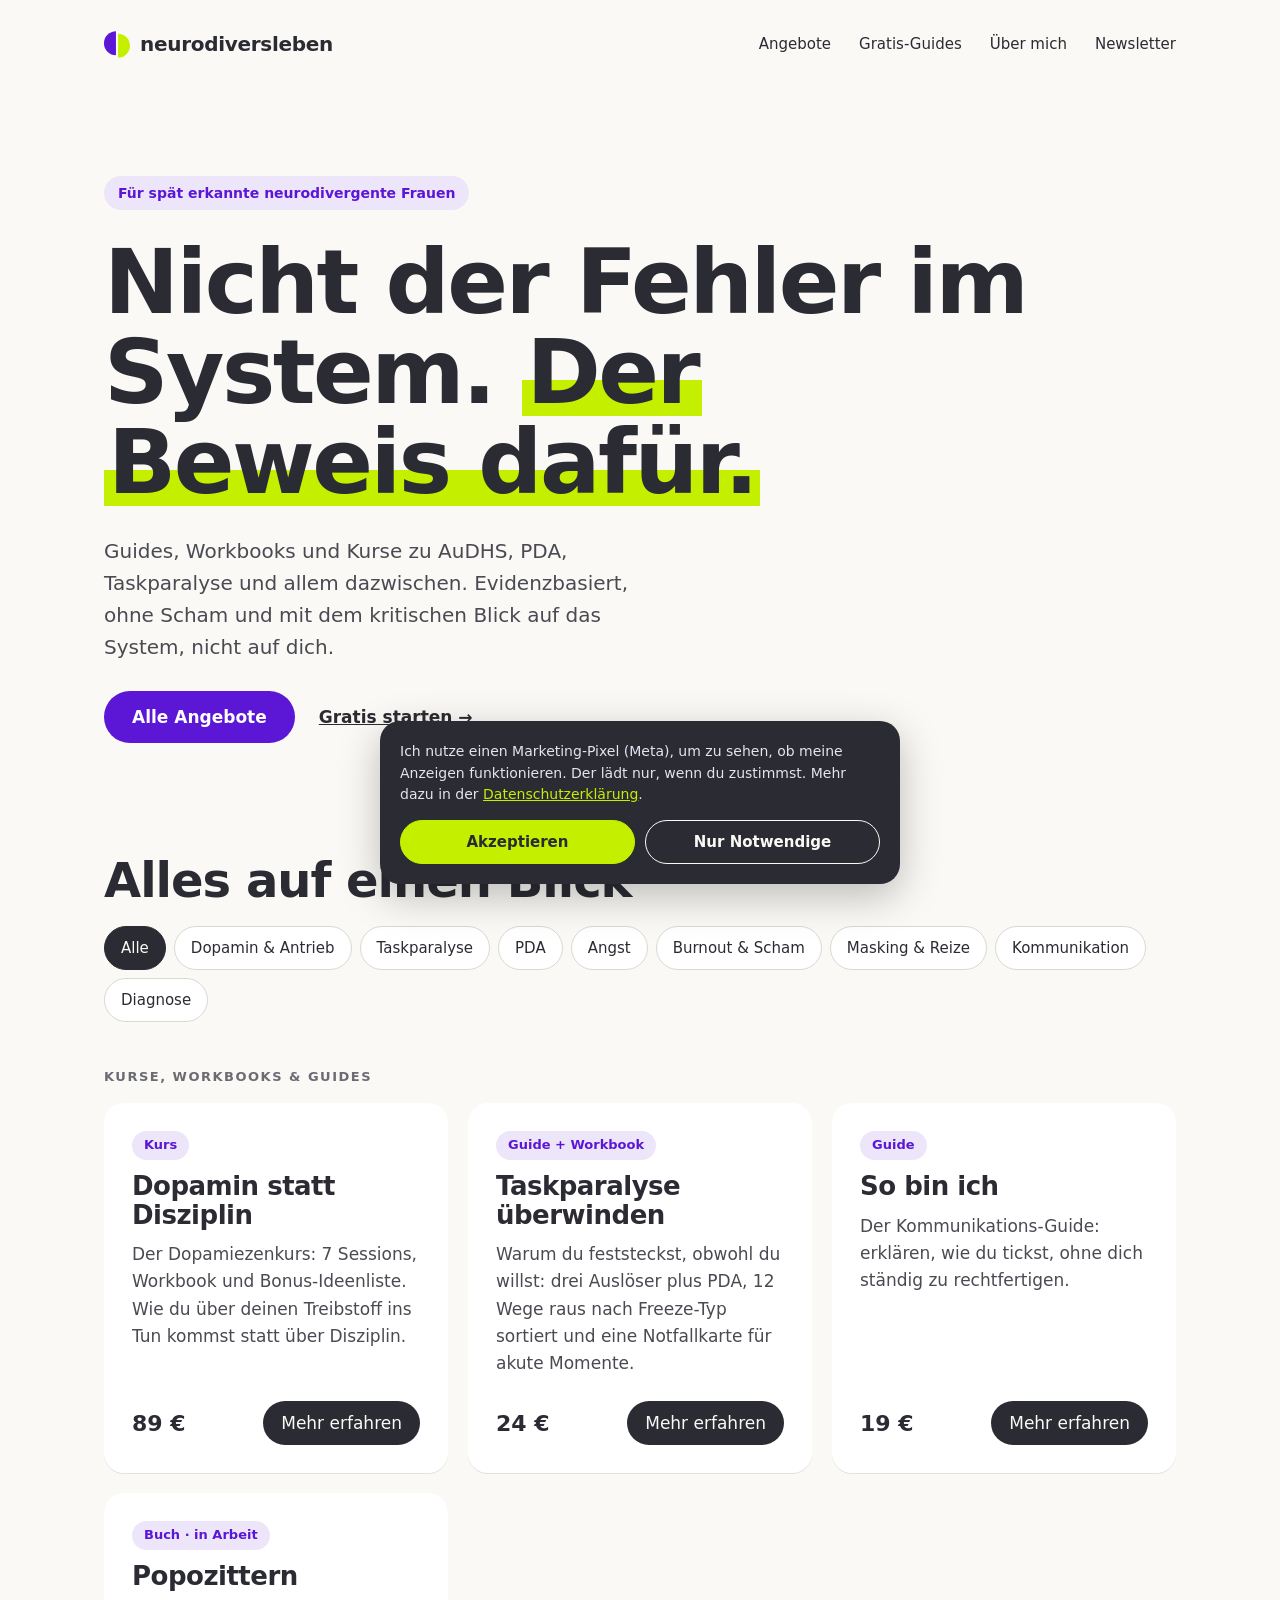
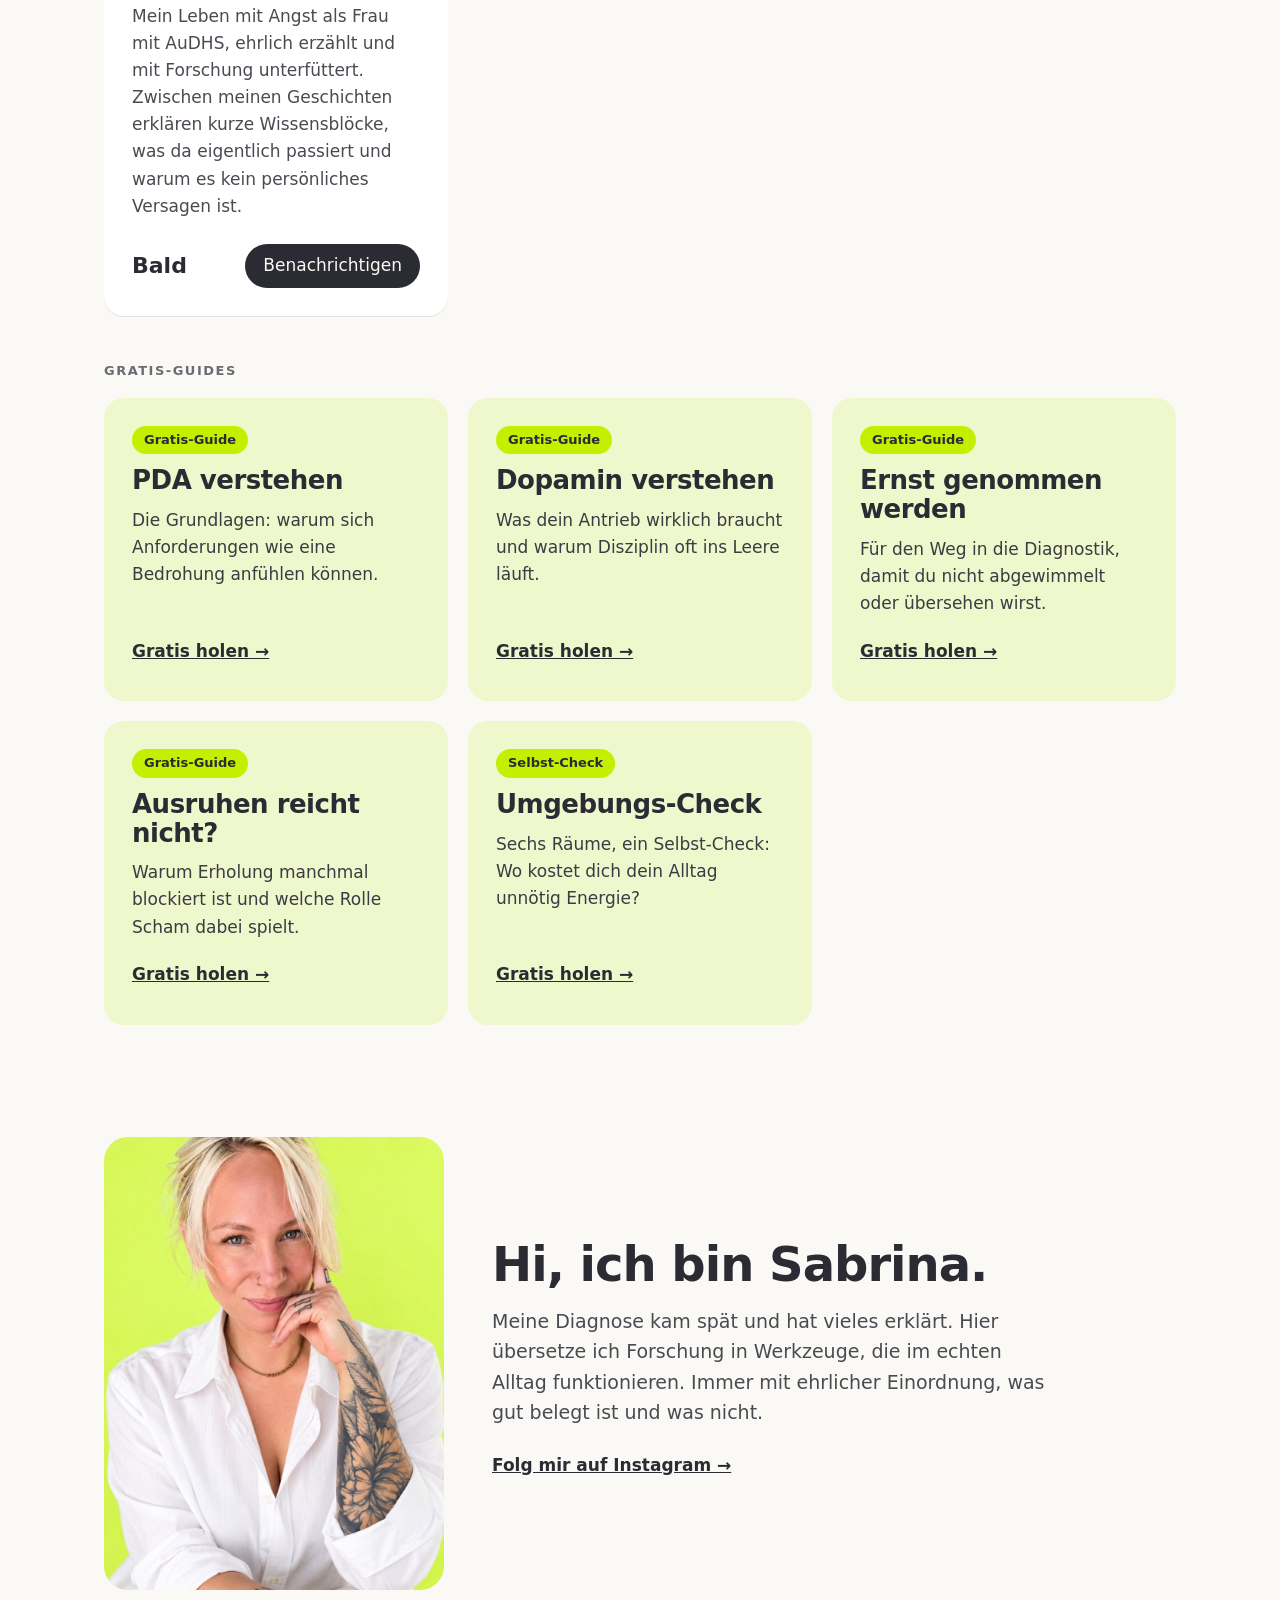
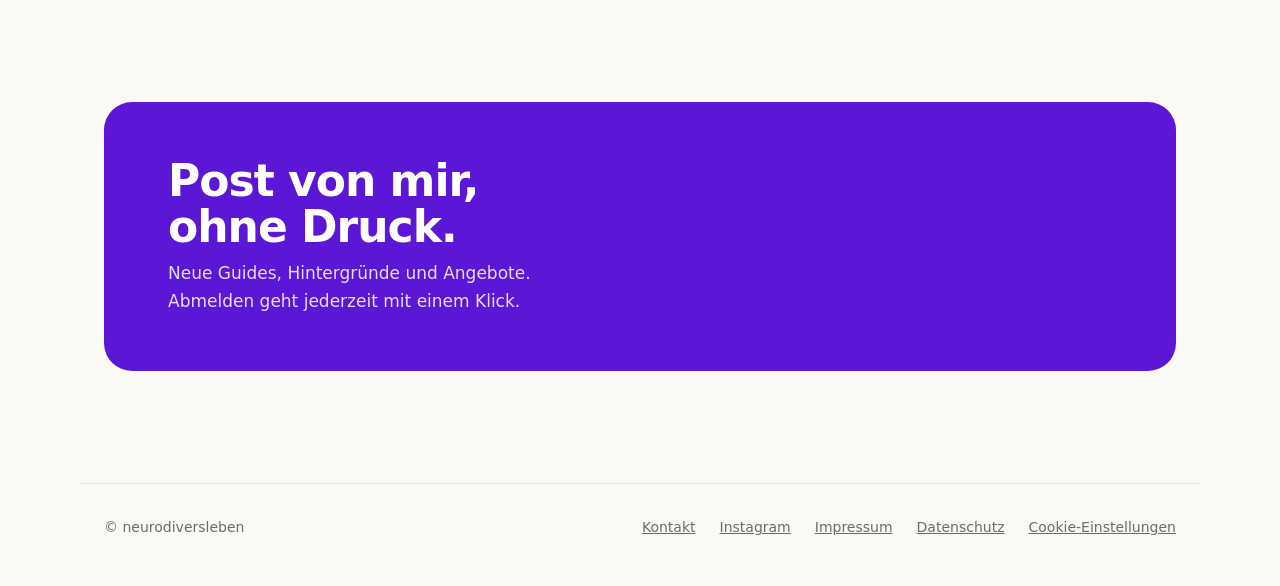
==== index.html @ cb68be77 "Neue Website: Startseite, Kontakt, Impressum, Datenschutz Schriften lokal eingebunden, Meta Pixel nu" ====
<!doctype html>
<html lang="de">
<head>
<meta charset="utf-8">
<meta name="viewport" content="width=device-width, initial-scale=1">
<title>neurodiversleben – für spät erkannte neurodivergente Frauen</title>
<meta name="description" content="Guides, Workbooks und Kurse zu AuDHS, PDA, Taskparalyse und allem dazwischen. Evidenzbasiert, ohne Scham und mit dem kritischen Blick auf das System, nicht auf dich.">
<link rel="icon" href="/assets/favicon.svg" type="image/svg+xml">
<link rel="preload" href="/assets/fonts/bricolage-grotesque-latin-800-normal.woff2" as="font" type="font/woff2" crossorigin>
<link rel="stylesheet" href="/assets/style.css">
<meta property="og:title" content="neurodiversleben">
<meta property="og:description" content="Nicht der Fehler im System. Der Beweis dafür.">
<meta property="og:type" content="website">
<meta property="og:url" content="https://neurodiversleben.github.io/">
<meta property="og:image" content="https://neurodiversleben.github.io/assets/sabrina.jpg">
</head>
<body>
<a class="skip" href="#inhalt">Zum Inhalt springen</a>

<header class="site-header">
  <div class="wrap">
    <a class="brand" href="/"><img src="/assets/logo.svg" width="26" height="29" alt="">neurodiversleben</a>
    <nav class="nav" aria-label="Hauptnavigation">
      <a href="#angebote">Angebote</a>
      <a href="#gratis">Gratis-Guides</a>
      <a href="#ueber">Über mich</a>
      <a href="#newsletter">Newsletter</a>
    </nav>
  </div>
</header>

<main id="inhalt">

<section class="wrap hero">
  <span class="pill">Für spät erkannte neurodivergente Frauen</span>
  <h1 class="h1">Nicht der Fehler im System. <span class="marker">Der Beweis dafür.</span></h1>
  <p class="lead">Guides, Workbooks und Kurse zu AuDHS, PDA, Taskparalyse und allem dazwischen. Evidenzbasiert, ohne Scham und mit dem kritischen Blick auf das System, nicht auf dich.</p>
  <div class="hero-actions">
    <a class="btn btn-lila" href="#angebote">Alle Angebote</a>
    <a class="link-pfeil" href="#gratis">Gratis starten →</a>
  </div>
</section>

<section id="angebote" class="wrap section stack-l" aria-labelledby="angebote-titel">
  <div class="stack">
    <h2 id="angebote-titel" class="h2">Alles auf einen Blick</h2>
    <div class="filter" role="group" aria-label="Nach Thema filtern" data-filter>
      <button type="button" aria-pressed="true">Alle</button>
      <button type="button" aria-pressed="false">Dopamin &amp; Antrieb</button>
      <button type="button" aria-pressed="false">Taskparalyse</button>
      <button type="button" aria-pressed="false">PDA</button>
      <button type="button" aria-pressed="false">Angst</button>
      <button type="button" aria-pressed="false">Burnout &amp; Scham</button>
      <button type="button" aria-pressed="false">Masking &amp; Reize</button>
      <button type="button" aria-pressed="false">Kommunikation</button>
      <button type="button" aria-pressed="false">Diagnose</button>
    </div>
  </div>

  <div class="stack">
    <h3 class="eyebrow">Kurse, Workbooks &amp; Guides</h3>
    <div class="grid">
      <article class="card card-kauf" data-tags="Dopamin &amp; Antrieb">
        <span class="tag">Kurs</span>
        <h4>Dopamin statt Disziplin</h4>
        <p class="desc">Der Dopamiezenkurs: 7 Sessions, Workbook und Bonus-Ideenliste. Wie du über deinen Treibstoff ins Tun kommst statt über Disziplin.</p>
        <div class="card-fuss"><span class="preis">89 €</span><a class="btn btn-dunkel btn-klein" href="/dopamin-statt-disziplin-warteliste/">Mehr erfahren</a></div>
      </article>
      <article class="card card-kauf" data-tags="Taskparalyse|Dopamin &amp; Antrieb|PDA">
        <span class="tag">Guide + Workbook</span>
        <h4>Taskparalyse überwinden</h4>
        <p class="desc">Warum du feststeckst, obwohl du willst: drei Auslöser plus PDA, 12 Wege raus nach Freeze-Typ sortiert und eine Notfallkarte für akute Momente.</p>
        <div class="card-fuss"><span class="preis">24 €</span><a class="btn btn-dunkel btn-klein" href="/taskparalyse-ueberwinden/">Mehr erfahren</a></div>
      </article>
      <article class="card card-kauf" data-tags="Kommunikation">
        <span class="tag">Guide</span>
        <h4>So bin ich</h4>
        <p class="desc">Der Kommunikations-Guide: erklären, wie du tickst, ohne dich ständig zu rechtfertigen.</p>
        <div class="card-fuss"><span class="preis">19 €</span><a class="btn btn-dunkel btn-klein" href="/kommunikations-guide/">Mehr erfahren</a></div>
      </article>
      <article class="card card-kauf" data-tags="Angst">
        <span class="tag">Buch · in Arbeit</span>
        <h4>Popozittern</h4>
        <p class="desc">Mein Leben mit Angst als Frau mit AuDHS, ehrlich erzählt und mit Forschung unterfüttert. Zwischen meinen Geschichten erklären kurze Wissensblöcke, was da eigentlich passiert und warum es kein persönliches Versagen ist.</p>
        <div class="card-fuss"><span class="preis">Bald</span><a class="btn btn-dunkel btn-klein" href="#newsletter">Benachrichtigen</a></div>
      </article>
    </div>
    <p class="leer" data-leer-kauf hidden>Zu diesem Thema gibt es noch kein Produkt. Es ist schon in Arbeit.</p>
  </div>

  <div id="gratis" class="stack">
    <h3 class="eyebrow">Gratis-Guides</h3>
    <div class="grid">
      <article class="card card-gratis" data-tags="PDA">
        <span class="tag">Gratis-Guide</span>
        <h4>PDA verstehen</h4>
        <p class="desc">Die Grundlagen: warum sich Anforderungen wie eine Bedrohung anfühlen können.</p>
        <a class="link-pfeil" href="/pda/">Gratis holen →</a>
      </article>
      <article class="card card-gratis" data-tags="Dopamin &amp; Antrieb">
        <span class="tag">Gratis-Guide</span>
        <h4>Dopamin verstehen</h4>
        <p class="desc">Was dein Antrieb wirklich braucht und warum Disziplin oft ins Leere läuft.</p>
        <a class="link-pfeil" href="/dopaminverstehen/">Gratis holen →</a>
      </article>
      <article class="card card-gratis" data-tags="Diagnose">
        <span class="tag">Gratis-Guide</span>
        <h4>Ernst genommen werden</h4>
        <p class="desc">Für den Weg in die Diagnostik, damit du nicht abgewimmelt oder übersehen wirst.</p>
        <a class="link-pfeil" href="/ernst-genommen-werden/">Gratis holen →</a>
      </article>
      <article class="card card-gratis" data-tags="Burnout &amp; Scham">
        <span class="tag">Gratis-Guide</span>
        <h4>Ausruhen reicht nicht?</h4>
        <p class="desc">Warum Erholung manchmal blockiert ist und welche Rolle Scham dabei spielt.</p>
        <a class="link-pfeil" href="/ausruhen-reicht-nicht/">Gratis holen →</a>
      </article>
      <article class="card card-gratis" data-tags="Masking &amp; Reize">
        <span class="tag">Selbst-Check</span>
        <h4>Umgebungs-Check</h4>
        <p class="desc">Sechs Räume, ein Selbst-Check: Wo kostet dich dein Alltag unnötig Energie?</p>
        <a class="link-pfeil" href="/umgebungs-check/">Gratis holen →</a>
      </article>
    </div>
    <p class="leer" data-leer-gratis hidden>Zu diesem Thema gibt es noch keinen Gratis-Guide. Er ist schon in Arbeit.</p>
  </div>
</section>

<section id="ueber" class="wrap section" aria-labelledby="ueber-titel">
  <div class="ueber">
    <img src="/assets/sabrina.jpg" width="900" height="1200" alt="Sabrina, Gründerin von neurodiversleben" loading="lazy">
    <div class="ueber-text">
      <h2 id="ueber-titel" class="h2">Hi, ich bin Sabrina.</h2>
      <p>Meine Diagnose kam spät und hat vieles erklärt. Hier übersetze ich Forschung in Werkzeuge, die im echten Alltag funktionieren. Immer mit ehrlicher Einordnung, was gut belegt ist und was nicht.</p>
      <a class="link-pfeil" href="https://instagram.com/neurodiversleben" rel="noopener">Folg mir auf Instagram →</a>
    </div>
  </div>
</section>

<section id="newsletter" class="wrap section" aria-labelledby="nl-titel">
  <div class="newsletter">
    <div class="newsletter-text">
      <h2 id="nl-titel">Post von mir, ohne Druck.</h2>
      <p>Neue Guides, Hintergründe und Angebote. Abmelden geht jederzeit mit einem Klick.</p>
    </div>
    <div class="newsletter-form">
      <!-- NEWSLETTER: hier kommt das eingebettete MailerLite-Formular hin -->
    </div>
  </div>
</section>

</main>

<footer class="site-footer">
  <div class="wrap">
    <span>© neurodiversleben</span>
    <nav aria-label="Footer">
      <a href="/kontakt/">Kontakt</a>
      <a href="https://instagram.com/neurodiversleben" rel="noopener">Instagram</a>
      <a href="/impressum/">Impressum</a>
      <a href="/datenschutz/">Datenschutz</a>
      <button type="button" class="footer-btn" data-cookie-settings>Cookie-Einstellungen</button>
    </nav>
  </div>
</footer>

<div id="nl-consent" role="dialog" aria-live="polite" aria-label="Cookie-Einwilligung">
  <p>Ich nutze einen Marketing-Pixel (Meta), um zu sehen, ob meine Anzeigen funktionieren. Der lädt nur, wenn du zustimmst. Mehr dazu in der <a href="/datenschutz/">Datenschutzerklärung</a>.</p>
  <div class="nl-btns">
    <button type="button" class="nl-accept" id="nl-accept">Akzeptieren</button>
    <button type="button" class="nl-decline" id="nl-decline">Nur Notwendige</button>
  </div>
</div>
<script src="/assets/site.js"></script>
</body>
</html>
---- assets/style.css ----
/* neurodiversleben – gemeinsames Stylesheet */

@font-face { font-family: "Bricolage Grotesque"; font-style: normal; font-weight: 600; font-display: swap; src: url("fonts/bricolage-grotesque-latin-600-normal.woff2") format("woff2"); }
@font-face { font-family: "Bricolage Grotesque"; font-style: normal; font-weight: 700; font-display: swap; src: url("fonts/bricolage-grotesque-latin-700-normal.woff2") format("woff2"); }
@font-face { font-family: "Bricolage Grotesque"; font-style: normal; font-weight: 800; font-display: swap; src: url("fonts/bricolage-grotesque-latin-800-normal.woff2") format("woff2"); }
@font-face { font-family: "Instrument Sans"; font-style: normal; font-weight: 400; font-display: swap; src: url("fonts/instrument-sans-latin-400-normal.woff2") format("woff2"); }
@font-face { font-family: "Instrument Sans"; font-style: normal; font-weight: 500; font-display: swap; src: url("fonts/instrument-sans-latin-500-normal.woff2") format("woff2"); }
@font-face { font-family: "Instrument Sans"; font-style: normal; font-weight: 600; font-display: swap; src: url("fonts/instrument-sans-latin-600-normal.woff2") format("woff2"); }

:root {
  --lila: #5B16D6;
  --lila-hell: #EDE6FB;
  --limette: #C4F000;
  --limette-hell: #EFF7CC;
  --anthrazit: #2B2B33;
  --text-2: #4A4A52;
  --text-3: #6B6B73;
  --linie: #E3E2DC;
  --grund: #FAF9F5;
  --weiss: #FFFFFF;
  --display: "Bricolage Grotesque", system-ui, sans-serif;
  --body: "Instrument Sans", system-ui, sans-serif;
}

*, *::before, *::after { box-sizing: border-box; }
html { scroll-behavior: smooth; -webkit-text-size-adjust: 100%; }
body { margin: 0; background: var(--grund); color: var(--anthrazit); font-family: var(--body); font-size: 17px; line-height: 1.6; }
img { max-width: 100%; display: block; }
a { color: var(--anthrazit); }
a:hover { color: var(--lila); }
:focus-visible { outline: 3px solid var(--lila); outline-offset: 3px; border-radius: 4px; }
[id] { scroll-margin-top: 24px; }

.wrap { max-width: 1120px; margin: 0 auto; padding: 0 24px; }
.skip { position: absolute; left: -9999px; }
.skip:focus { left: 16px; top: 16px; background: var(--weiss); padding: 8px 12px; z-index: 10; }

/* Header */
.site-header .wrap { display: flex; flex-wrap: wrap; align-items: center; justify-content: space-between; gap: 16px; padding-top: 28px; padding-bottom: 28px; }
.brand { display: inline-flex; align-items: center; gap: 10px; font-family: var(--display); font-weight: 800; font-size: 20px; letter-spacing: -0.3px; text-decoration: none; color: var(--anthrazit); }
.brand svg { flex-shrink: 0; }
.nav { display: flex; flex-wrap: wrap; gap: 8px 28px; font-size: 15px; font-weight: 500; }
.nav a { text-decoration: none; }

/* Typo */
h1, h2, h3, h4 { font-family: var(--display); font-weight: 800; letter-spacing: -1px; line-height: 1.05; margin: 0; }
.h1 { font-size: clamp(44px, 7vw, 92px); line-height: 1.0; letter-spacing: -2.5px; max-width: 960px; }
.h2 { font-size: clamp(32px, 4vw, 48px); }
.marker { background: linear-gradient(transparent 58%, var(--limette) 58%, var(--limette) 92%, transparent 92%); padding: 0 4px; -webkit-box-decoration-break: clone; box-decoration-break: clone; }
.lead { font-size: 20px; color: var(--text-2); max-width: 580px; margin: 0; }
.eyebrow { font-size: 13px; font-weight: 600; text-transform: uppercase; letter-spacing: 1.5px; color: var(--text-3); margin: 0; }
.pill { align-self: flex-start; display: inline-block; padding: 6px 14px; border-radius: 999px; background: var(--lila-hell); color: var(--lila); font-size: 14px; font-weight: 600; }

/* Buttons */
.btn { display: inline-flex; align-items: center; justify-content: center; min-height: 52px; padding: 0 28px; border-radius: 999px; border: none; font: inherit; font-weight: 600; text-decoration: none; cursor: pointer; }
.btn-lila { background: var(--lila); color: var(--weiss); }
.btn-lila:hover { background: #4A10B3; color: var(--weiss); }
.btn-dunkel { background: var(--anthrazit); color: var(--grund); }
.btn-dunkel:hover { background: #000; color: var(--grund); }
.btn-limette { background: var(--limette); color: var(--anthrazit); }
.btn-limette:hover { background: #B0D800; color: var(--anthrazit); }
.btn-klein { min-height: 44px; padding: 0 18px; font-weight: 500; }
.link-pfeil { display: inline-flex; align-items: center; min-height: 44px; font-weight: 600; }

/* Hero */
.hero { display: flex; flex-direction: column; gap: 28px; padding-top: 88px; padding-bottom: 112px; }
.hero-actions { display: flex; flex-wrap: wrap; align-items: center; gap: 24px; }

/* Angebote */
.section { padding-bottom: 112px; }
.stack { display: flex; flex-direction: column; gap: 20px; }
.stack-l { display: flex; flex-direction: column; gap: 48px; }
.filter { display: flex; flex-wrap: wrap; gap: 8px; }
.filter button { min-height: 44px; padding: 0 16px; border-radius: 999px; border: 1px solid #D9D8D2; background: var(--weiss); color: var(--anthrazit); font: inherit; font-size: 15px; font-weight: 500; cursor: pointer; }
.filter button[aria-pressed="true"] { background: var(--anthrazit); border-color: var(--anthrazit); color: var(--grund); }
.grid { display: grid; grid-template-columns: repeat(auto-fill, minmax(260px, 1fr)); gap: 20px; }
.card { border-radius: 20px; padding: 28px; display: flex; flex-direction: column; gap: 12px; }
.card[hidden] { display: none; }
.card h4 { font-weight: 700; font-size: 26px; line-height: 1.1; letter-spacing: -0.5px; }
.card p { margin: 0; }
.card .desc { flex-grow: 1; }
.card-kauf { background: var(--weiss); box-shadow: 0 1px 0 var(--linie); }
.card-kauf .desc { color: var(--text-2); }
.card-kauf .tag { background: var(--lila-hell); color: var(--lila); }
.card-gratis { background: var(--limette-hell); }
.card-gratis .desc { color: #3B3B43; }
.card-gratis .tag { background: var(--limette); color: var(--anthrazit); }
.tag { align-self: flex-start; padding: 4px 12px; border-radius: 999px; font-size: 13px; font-weight: 600; }
.card-fuss { display: flex; align-items: center; justify-content: space-between; gap: 12px; padding-top: 12px; }
.preis { font-family: var(--display); font-weight: 700; font-size: 22px; }
.leer { color: var(--text-3); margin: 0; }

/* Über mich */
.ueber { display: flex; flex-wrap: wrap; gap: 48px; align-items: center; }
.ueber img { flex: 1 1 240px; max-width: 340px; width: 100%; height: auto; aspect-ratio: 3 / 4; object-fit: cover; border-radius: 24px; }
.ueber-text { flex: 999 1 420px; min-width: 0; display: flex; flex-direction: column; gap: 16px; }
.ueber-text p { margin: 0; font-size: 19px; color: var(--text-2); max-width: 560px; }

/* Newsletter */
.newsletter { background: var(--lila); color: var(--weiss); border-radius: 28px; padding: 56px clamp(24px, 5vw, 64px); display: flex; flex-wrap: wrap; gap: 32px; align-items: flex-end; justify-content: space-between; }
.newsletter-text { flex: 1 1 340px; display: flex; flex-direction: column; gap: 10px; }
.newsletter-text h2 { font-size: clamp(30px, 3.5vw, 44px); }
.newsletter-text p { margin: 0; color: #E6DDFB; max-width: 460px; }
.newsletter-form { flex: 1 1 380px; }

/* Formulare */
.feld { display: flex; flex-direction: column; gap: 4px; }
.feld label { font-size: 14px; color: var(--text-3); }
.feld input, .feld select, .feld textarea { min-height: 48px; padding: 0; border: none; border-bottom: 1px solid var(--anthrazit); background: transparent; color: var(--anthrazit); font: inherit; font-size: 17px; border-radius: 0; }
.feld textarea { padding: 12px 0; resize: vertical; }
.check { display: flex; gap: 12px; align-items: flex-start; font-size: 15px; color: var(--text-2); }
.check input { width: 20px; height: 20px; margin-top: 3px; accent-color: var(--anthrazit); flex-shrink: 0; }
.formular { display: flex; flex-direction: column; gap: 28px; }
.status { padding-top: 24px; border-top: 1px solid var(--anthrazit); }
.status h2 { font-weight: 700; font-size: 26px; letter-spacing: -0.5px; margin-bottom: 6px; }
.status p { margin: 0; color: var(--text-3); }
.fehler { color: #B3261E; margin: 0; }

/* Textseiten */
.textseite { max-width: 680px; margin: 0 auto; padding: 72px 24px 120px; display: flex; flex-direction: column; gap: 32px; }
.textseite h1 { font-size: clamp(36px, 5vw, 56px); line-height: 1.1; }
.textseite h2 { font-family: var(--body); font-weight: 600; font-size: 17px; letter-spacing: 0; line-height: 1.6; }
.textseite section { display: flex; flex-direction: column; gap: 6px; }
.textseite p { margin: 0; }
.textseite a { color: var(--lila); }
.unterzeile { color: var(--text-3); }

/* Footer */
.site-footer .wrap { display: flex; flex-wrap: wrap; gap: 12px 28px; justify-content: space-between; align-items: center; font-size: 14px; color: var(--text-3); padding-top: 32px; padding-bottom: 48px; border-top: 1px solid var(--linie); }
.site-footer nav { display: flex; flex-wrap: wrap; gap: 8px 24px; }
.site-footer a { color: var(--text-3); }
.footer-btn { background: none; border: none; padding: 0; font: inherit; color: var(--text-3); text-decoration: underline; cursor: pointer; }

/* Cookie-Hinweis */
#nl-consent { position: fixed; left: 16px; right: 16px; bottom: 16px; z-index: 99; max-width: 520px; margin: 0 auto; background: var(--anthrazit); color: #E6E2F2; border-radius: 20px; padding: 20px; box-shadow: 0 12px 40px rgba(0,0,0,.25); display: none; }
#nl-consent.show { display: block; }
#nl-consent p { margin: 0 0 14px; font-size: 14px; line-height: 1.55; }
#nl-consent a { color: var(--limette); }
#nl-consent .nl-btns { display: flex; gap: 10px; flex-wrap: wrap; }
#nl-consent button { flex: 1 1 140px; min-height: 44px; border-radius: 999px; font: inherit; font-size: 15px; font-weight: 600; cursor: pointer; border: 1px solid var(--grund); }
#nl-consent .nl-accept { background: var(--limette); color: var(--anthrazit); border-color: var(--limette); }
#nl-consent .nl-decline { background: transparent; color: var(--grund); }

@media (max-width: 600px) {
  .hero { padding-top: 48px; padding-bottom: 72px; }
  .section { padding-bottom: 72px; }
  .card { padding: 24px; }
}

@media (prefers-reduced-motion: reduce) {
  html { scroll-behavior: auto; }
}
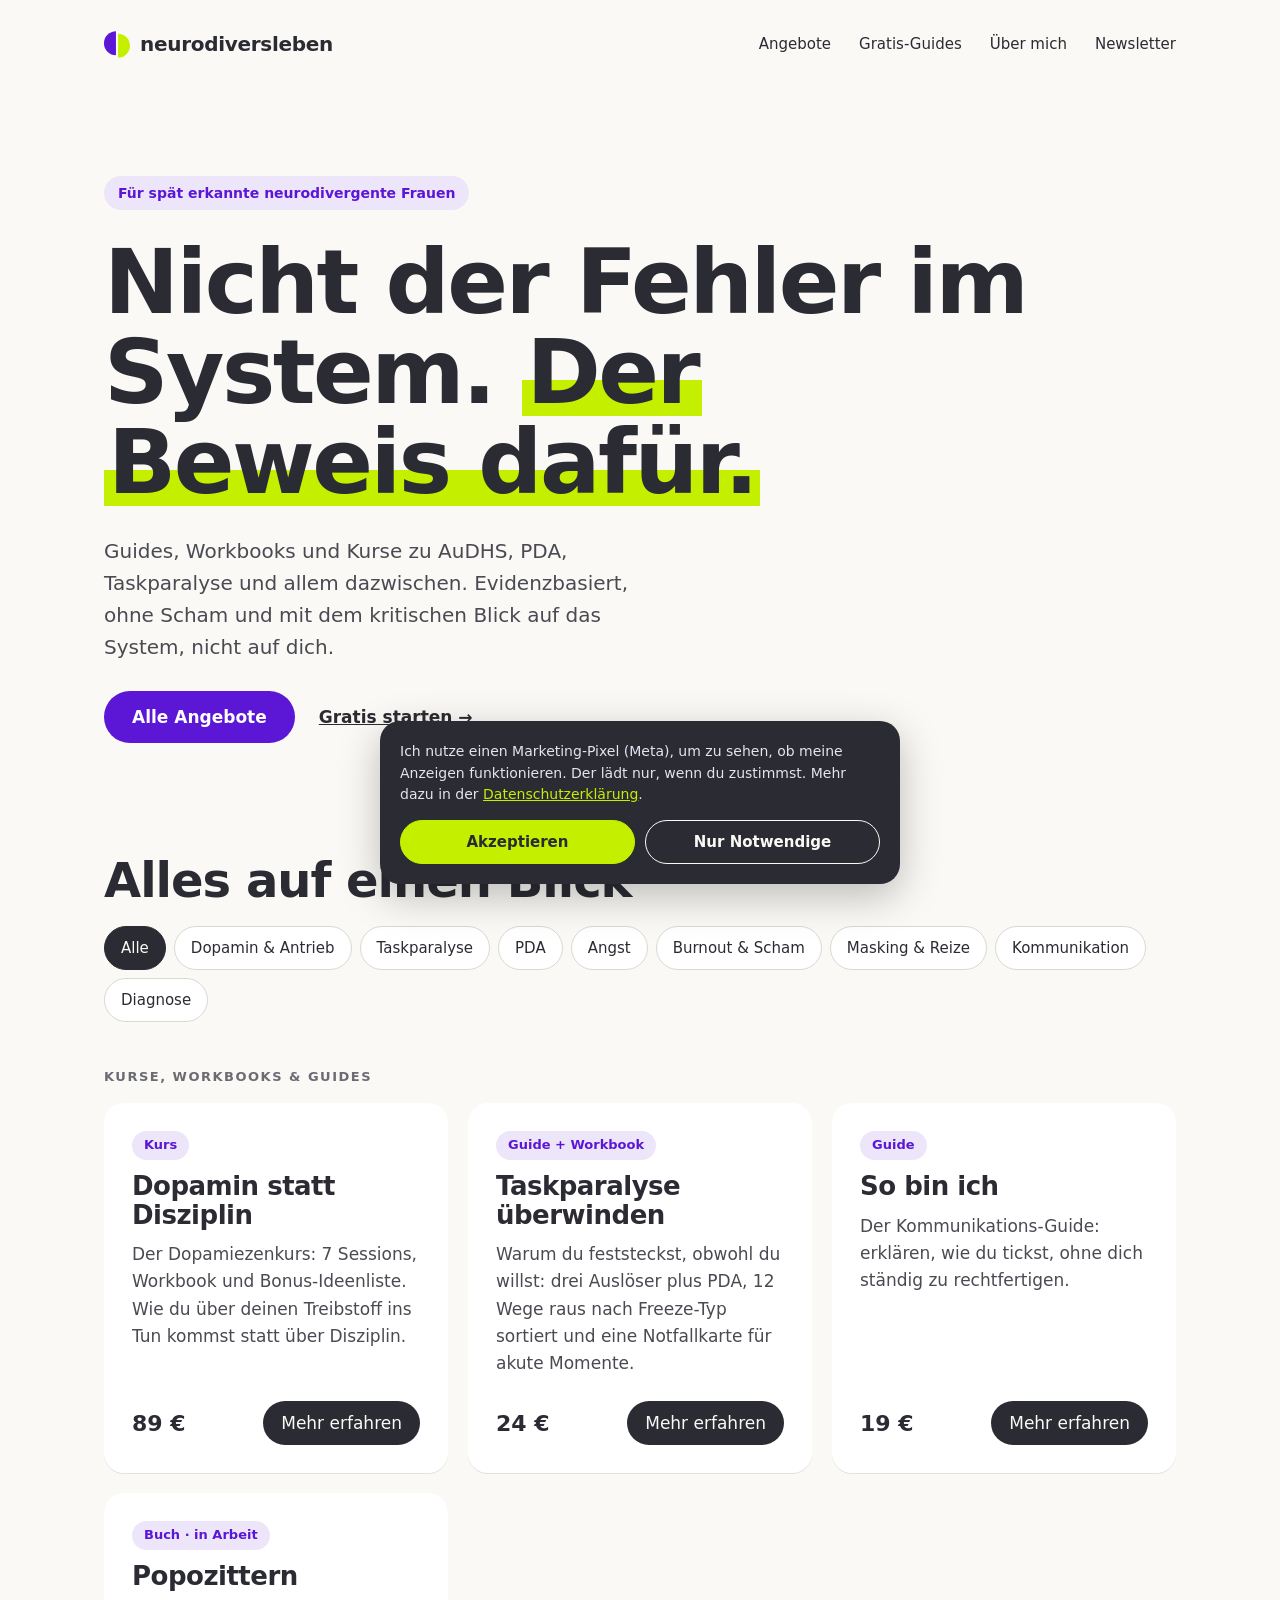
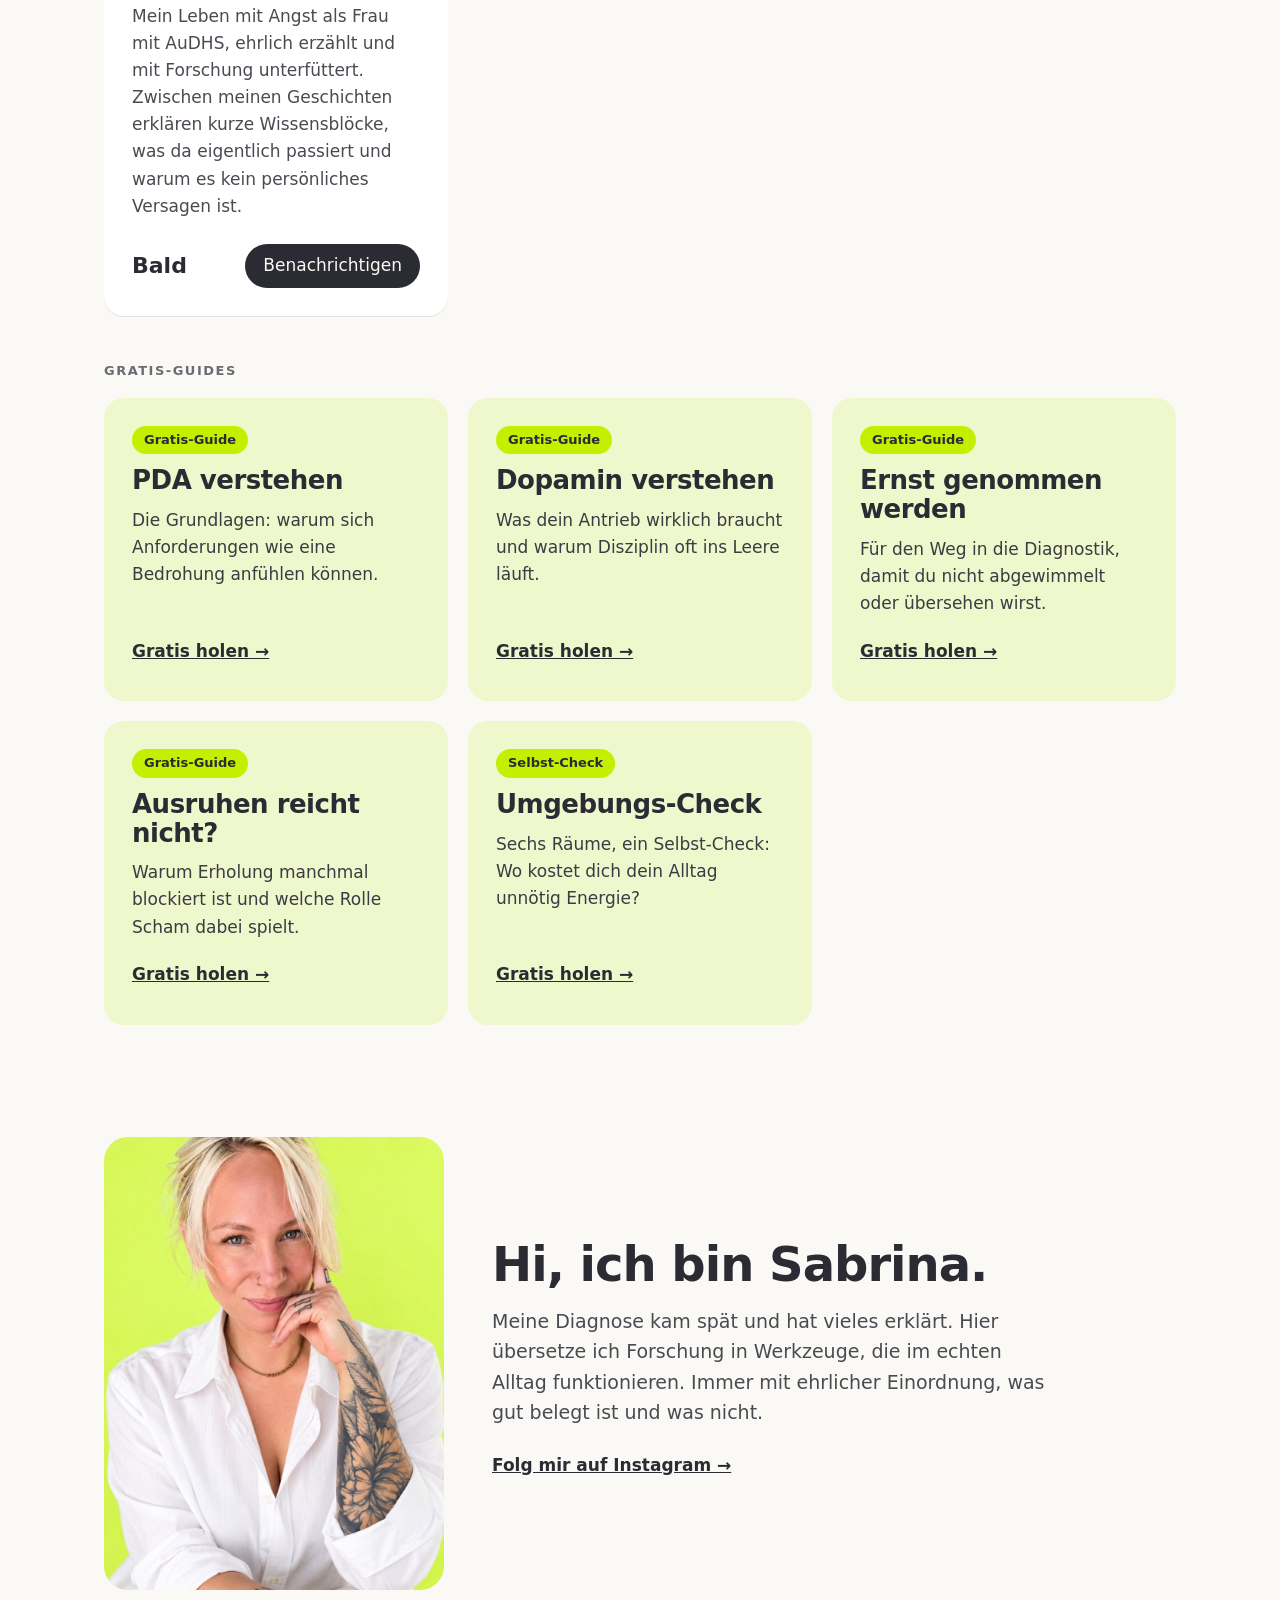
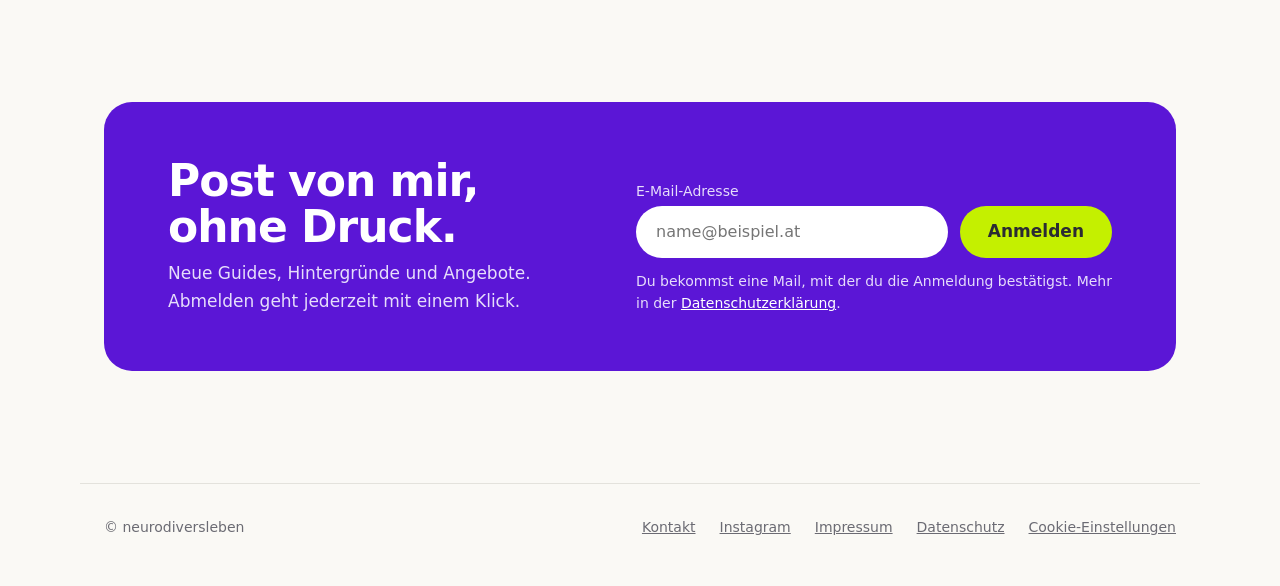
==== commit f1eecead: "Newsletter-Anmeldung über MailerLite auf der Startseite Co-Authored-By: Claude Opus 5.5 <noreply@ant" ====
--- a/index.html
+++ b/index.html
@@ -144,7 +144,40 @@
       <p>Neue Guides, Hintergründe und Angebote. Abmelden geht jederzeit mit einem Klick.</p>
     </div>
     <div class="newsletter-form">
-      <!-- NEWSLETTER: hier kommt das eingebettete MailerLite-Formular hin -->
+      <!-- MailerLite-Formular 47878869 (Gruppe Newsletter), Struktur muss für webforms.min.js erhalten bleiben -->
+      <div id="mlb2-47878869" class="ml-form-embedContainer ml-subscribe-form ml-subscribe-form-47878869">
+        <div class="ml-form-embedBody row-form">
+          <form class="ml-block-form nl-form" action="https://assets.mailerlite.com/jsonp/2344410/forms/202873513696036742/subscribe" data-code="" method="post" target="_blank">
+            <div class="ml-form-formContent">
+              <div class="ml-form-fieldRow ml-last-item">
+                <div class="ml-field-group ml-field-email ml-validate-email ml-validate-required">
+                  <label for="nl-mail">E-Mail-Adresse</label>
+                  <input id="nl-mail" type="email" class="form-control" data-inputmask="" name="fields[email]" placeholder="name@beispiel.at" autocomplete="email" aria-required="true">
+                </div>
+              </div>
+            </div>
+            <input type="hidden" name="ml-submit" value="1">
+            <div class="ml-form-embedSubmit">
+              <button type="submit" class="primary btn btn-limette">Anmelden</button>
+              <button disabled="disabled" style="display: none;" type="button" class="loading btn btn-limette">Wird gesendet …</button>
+            </div>
+            <input type="hidden" name="anticsrf" value="true">
+          </form>
+          <p class="nl-hinweis">Du bekommst eine Mail, mit der du die Anmeldung bestätigst. Mehr in der <a href="/datenschutz/">Datenschutzerklärung</a>.</p>
+        </div>
+        <div class="ml-form-successBody row-success" style="display: none" role="status">
+          <p class="nl-danke"><strong>Fast geschafft.</strong> Schau in dein Postfach und bestätige deine Anmeldung. Falls nichts kommt, such auch im Spam-Ordner.</p>
+        </div>
+      </div>
+      <script>
+        function ml_webform_success_47878869() {
+          var $ = window.ml_jQuery || window.jQuery;
+          $('.ml-subscribe-form-47878869 .row-success').show();
+          $('.ml-subscribe-form-47878869 .row-form').hide();
+        }
+      </script>
+      <script src="https://groot.mailerlite.com/js/w/webforms.min.js?v83147fa8ce2d95cb73ece7f28b469519" type="text/javascript"></script>
+      <script>fetch("https://assets.mailerlite.com/jsonp/2344410/forms/202873513696036742/takel")</script>
     </div>
   </div>
 </section>
--- a/assets/style.css
+++ b/assets/style.css
@@ -102,6 +102,15 @@
 .newsletter-text h2 { font-size: clamp(30px, 3.5vw, 44px); }
 .newsletter-text p { margin: 0; color: #E6DDFB; max-width: 460px; }
 .newsletter-form { flex: 1 1 380px; }
+.nl-form { display: flex; flex-wrap: wrap; gap: 12px; align-items: flex-end; margin: 0; }
+.nl-form .ml-form-formContent { flex: 1 1 220px; }
+.nl-form .ml-field-group { display: flex; flex-direction: column; gap: 4px; }
+.nl-form label { font-size: 14px; color: #E6DDFB; }
+.nl-form input[type="email"] { min-height: 52px; width: 100%; padding: 0 18px; border-radius: 999px; border: 2px solid transparent; background: var(--weiss); color: var(--anthrazit); font: inherit; font-size: 16px; }
+.nl-form .ml-error input { border-color: #FFB4AB; }
+.nl-hinweis { margin: 12px 0 0; font-size: 14px; color: #E6DDFB; }
+.nl-hinweis a, .nl-danke a { color: var(--weiss); }
+.nl-danke { margin: 0; font-size: 17px; color: var(--weiss); max-width: 420px; }
 
 /* Formulare */
 .feld { display: flex; flex-direction: column; gap: 4px; }
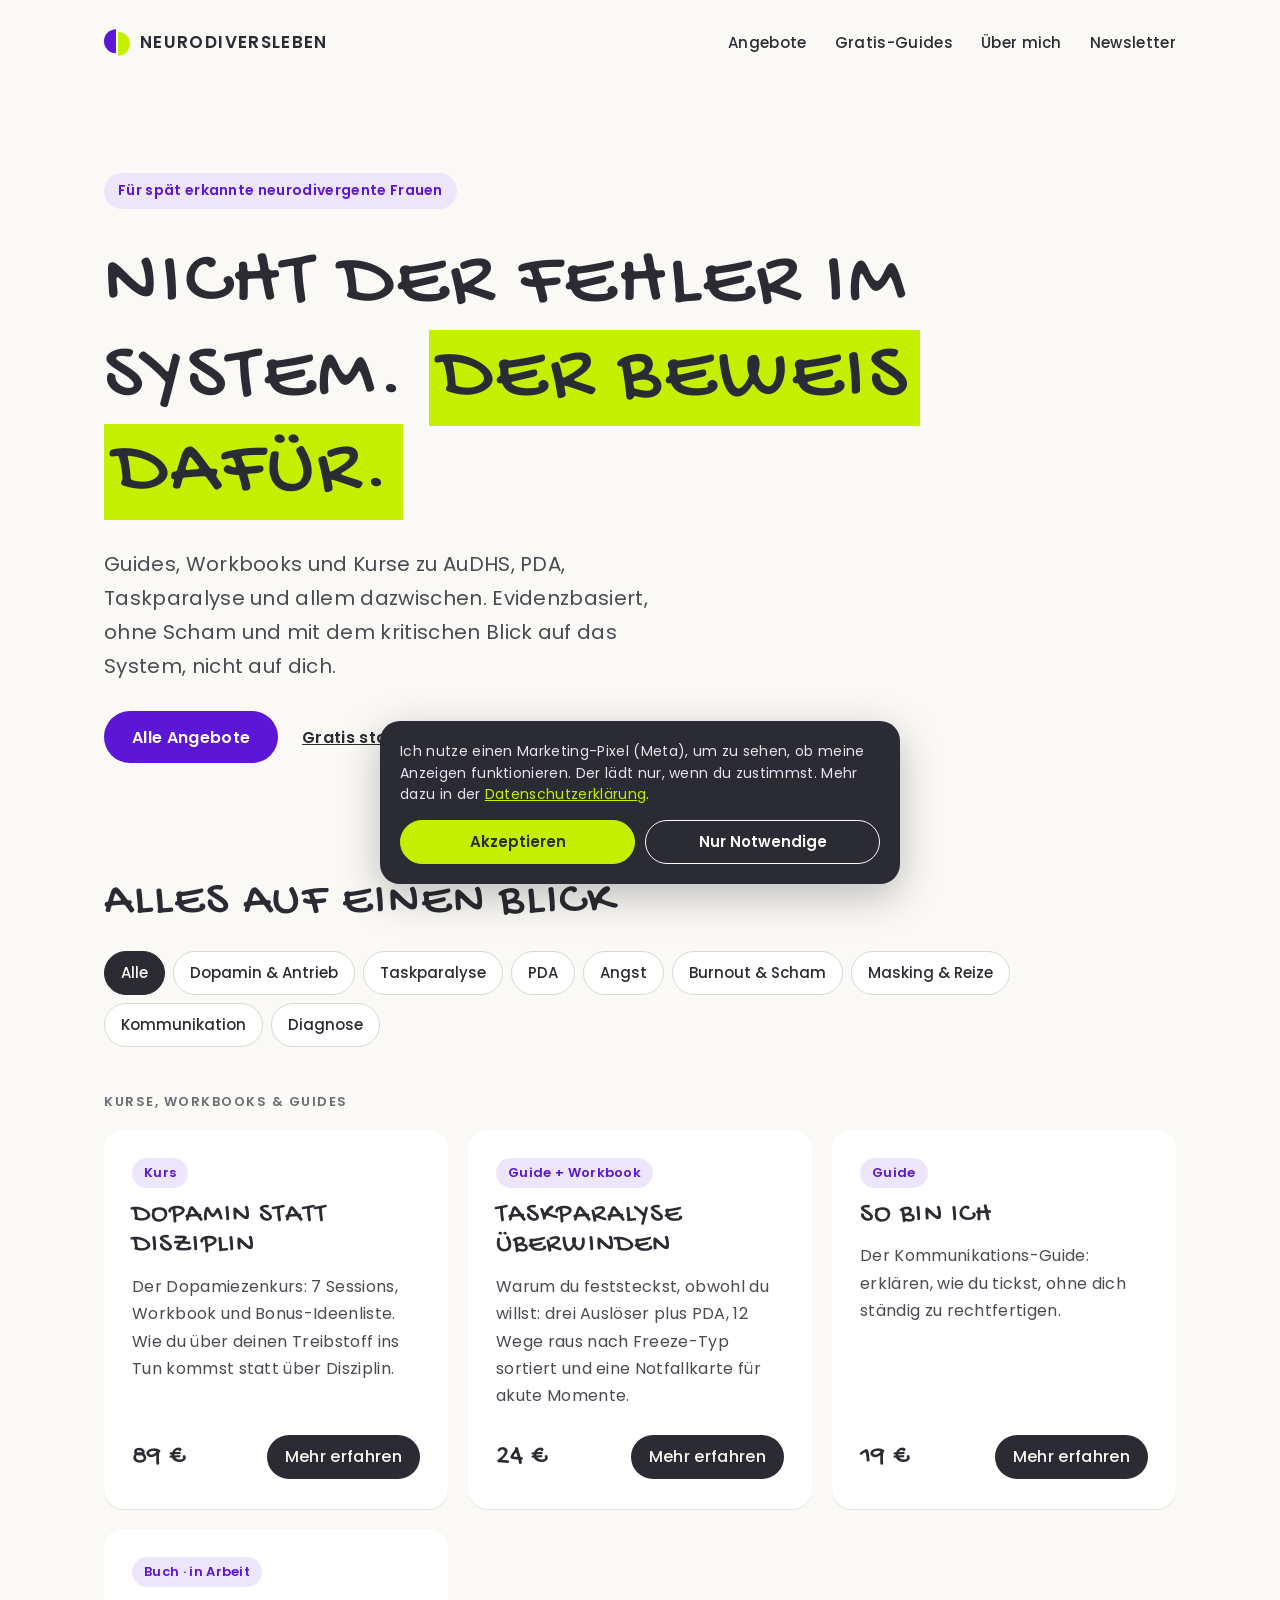
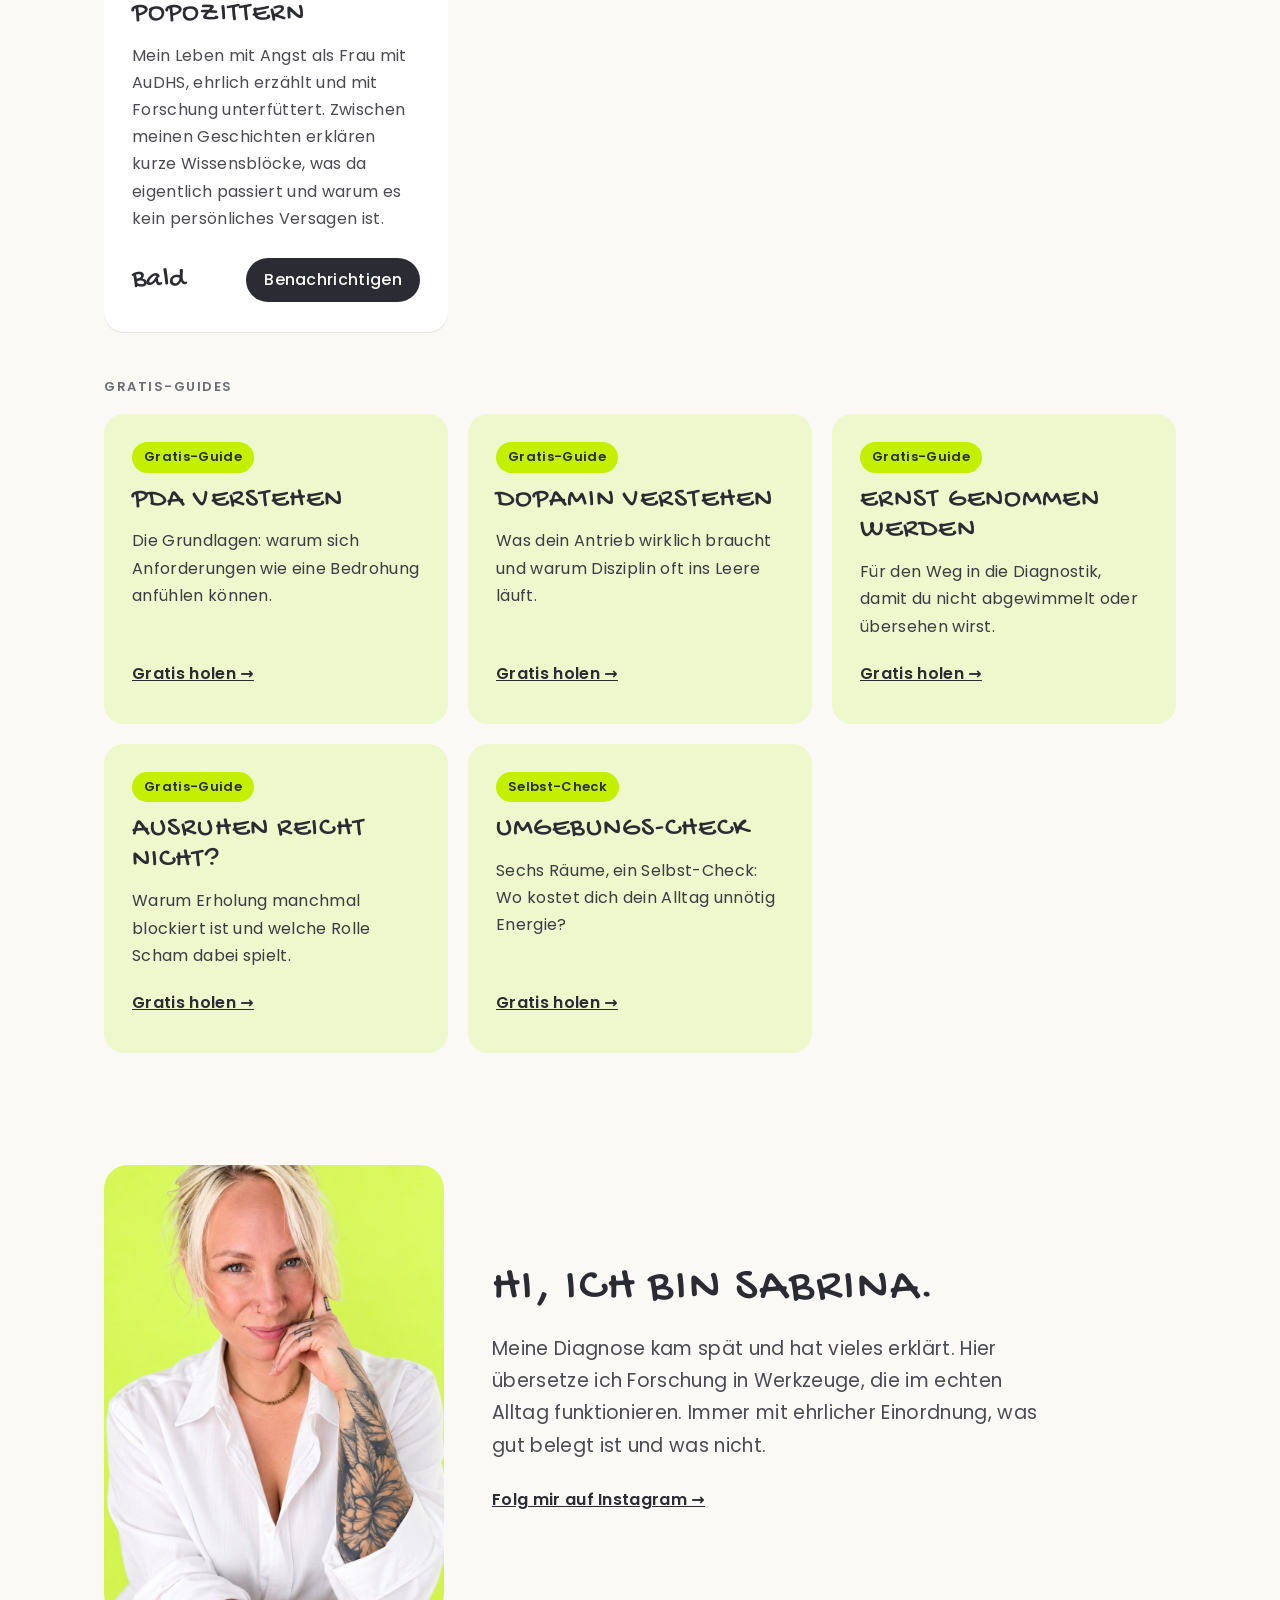
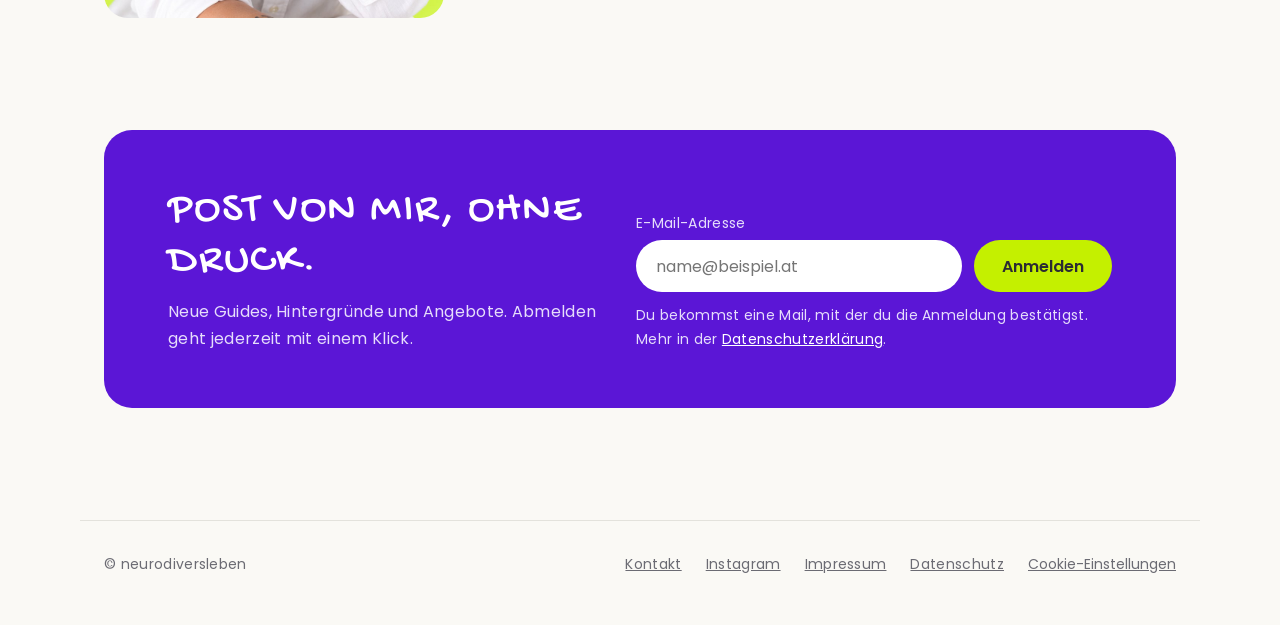
==== commit 24663188: "Neue Schriften (Gochi Hand + Poppins) und Vorlage für Landingpages Co-Authored-By: Claude Opus 5.5 <" ====
--- a/index.html
+++ b/index.html
@@ -6,7 +6,7 @@
 <title>neurodiversleben – für spät erkannte neurodivergente Frauen</title>
 <meta name="description" content="Guides, Workbooks und Kurse zu AuDHS, PDA, Taskparalyse und allem dazwischen. Evidenzbasiert, ohne Scham und mit dem kritischen Blick auf das System, nicht auf dich.">
 <link rel="icon" href="/assets/favicon.svg" type="image/svg+xml">
-<link rel="preload" href="/assets/fonts/bricolage-grotesque-latin-800-normal.woff2" as="font" type="font/woff2" crossorigin>
+<link rel="preload" href="/assets/fonts/gochi-hand-latin-400-normal.woff2" as="font" type="font/woff2" crossorigin>
 <link rel="stylesheet" href="/assets/style.css">
 <meta property="og:title" content="neurodiversleben">
 <meta property="og:description" content="Nicht der Fehler im System. Der Beweis dafür.">
--- a/assets/style.css
+++ b/assets/style.css
@@ -1,11 +1,10 @@
 /* neurodiversleben – gemeinsames Stylesheet */
 
-@font-face { font-family: "Bricolage Grotesque"; font-style: normal; font-weight: 600; font-display: swap; src: url("fonts/bricolage-grotesque-latin-600-normal.woff2") format("woff2"); }
-@font-face { font-family: "Bricolage Grotesque"; font-style: normal; font-weight: 700; font-display: swap; src: url("fonts/bricolage-grotesque-latin-700-normal.woff2") format("woff2"); }
-@font-face { font-family: "Bricolage Grotesque"; font-style: normal; font-weight: 800; font-display: swap; src: url("fonts/bricolage-grotesque-latin-800-normal.woff2") format("woff2"); }
-@font-face { font-family: "Instrument Sans"; font-style: normal; font-weight: 400; font-display: swap; src: url("fonts/instrument-sans-latin-400-normal.woff2") format("woff2"); }
-@font-face { font-family: "Instrument Sans"; font-style: normal; font-weight: 500; font-display: swap; src: url("fonts/instrument-sans-latin-500-normal.woff2") format("woff2"); }
-@font-face { font-family: "Instrument Sans"; font-style: normal; font-weight: 600; font-display: swap; src: url("fonts/instrument-sans-latin-600-normal.woff2") format("woff2"); }
+@font-face { font-family: "Gochi Hand"; font-style: normal; font-weight: 400; font-display: swap; src: url("fonts/gochi-hand-latin-400-normal.woff2") format("woff2"); }
+@font-face { font-family: "Poppins"; font-style: normal; font-weight: 400; font-display: swap; src: url("fonts/poppins-latin-400-normal.woff2") format("woff2"); }
+@font-face { font-family: "Poppins"; font-style: normal; font-weight: 500; font-display: swap; src: url("fonts/poppins-latin-500-normal.woff2") format("woff2"); }
+@font-face { font-family: "Poppins"; font-style: normal; font-weight: 600; font-display: swap; src: url("fonts/poppins-latin-600-normal.woff2") format("woff2"); }
+@font-face { font-family: "Poppins"; font-style: normal; font-weight: 700; font-display: swap; src: url("fonts/poppins-latin-700-normal.woff2") format("woff2"); }
 
 :root {
   --lila: #5B16D6;
@@ -18,13 +17,13 @@
   --linie: #E3E2DC;
   --grund: #FAF9F5;
   --weiss: #FFFFFF;
-  --display: "Bricolage Grotesque", system-ui, sans-serif;
-  --body: "Instrument Sans", system-ui, sans-serif;
+  --display: "Gochi Hand", "Comic Neue", system-ui, sans-serif;
+  --body: "Poppins", system-ui, sans-serif;
 }
 
 *, *::before, *::after { box-sizing: border-box; }
 html { scroll-behavior: smooth; -webkit-text-size-adjust: 100%; }
-body { margin: 0; background: var(--grund); color: var(--anthrazit); font-family: var(--body); font-size: 17px; line-height: 1.6; }
+body { margin: 0; background: var(--grund); color: var(--anthrazit); font-family: var(--body); font-size: 16px; line-height: 1.7; letter-spacing: 0.02em; }
 img { max-width: 100%; display: block; }
 a { color: var(--anthrazit); }
 a:hover { color: var(--lila); }
@@ -37,18 +36,18 @@
 
 /* Header */
 .site-header .wrap { display: flex; flex-wrap: wrap; align-items: center; justify-content: space-between; gap: 16px; padding-top: 28px; padding-bottom: 28px; }
-.brand { display: inline-flex; align-items: center; gap: 10px; font-family: var(--display); font-weight: 800; font-size: 20px; letter-spacing: -0.3px; text-decoration: none; color: var(--anthrazit); }
+.brand { display: inline-flex; align-items: center; gap: 10px; font-family: var(--body); font-weight: 600; font-size: 17px; letter-spacing: 0.08em; text-transform: uppercase; text-decoration: none; color: var(--anthrazit); }
 .brand svg { flex-shrink: 0; }
 .nav { display: flex; flex-wrap: wrap; gap: 8px 28px; font-size: 15px; font-weight: 500; }
 .nav a { text-decoration: none; }
 
 /* Typo */
-h1, h2, h3, h4 { font-family: var(--display); font-weight: 800; letter-spacing: -1px; line-height: 1.05; margin: 0; }
-.h1 { font-size: clamp(44px, 7vw, 92px); line-height: 1.0; letter-spacing: -2.5px; max-width: 960px; }
+h1, h2, h3, h4 { font-family: var(--display); font-weight: 400; text-transform: uppercase; letter-spacing: 0.04em; line-height: 1.15; margin: 0; }
+.h1 { font-size: clamp(40px, 6.4vw, 84px); line-height: 1.15; max-width: 980px; }
 .h2 { font-size: clamp(32px, 4vw, 48px); }
-.marker { background: linear-gradient(transparent 58%, var(--limette) 58%, var(--limette) 92%, transparent 92%); padding: 0 4px; -webkit-box-decoration-break: clone; box-decoration-break: clone; }
+.marker { background: var(--limette); padding: 0 10px; -webkit-box-decoration-break: clone; box-decoration-break: clone; }
 .lead { font-size: 20px; color: var(--text-2); max-width: 580px; margin: 0; }
-.eyebrow { font-size: 13px; font-weight: 600; text-transform: uppercase; letter-spacing: 1.5px; color: var(--text-3); margin: 0; }
+.eyebrow { font-family: var(--body); font-size: 13px; font-weight: 600; text-transform: uppercase; letter-spacing: 1.5px; color: var(--text-3); margin: 0; }
 .pill { align-self: flex-start; display: inline-block; padding: 6px 14px; border-radius: 999px; background: var(--lila-hell); color: var(--lila); font-size: 14px; font-weight: 600; }
 
 /* Buttons */
@@ -76,7 +75,7 @@
 .grid { display: grid; grid-template-columns: repeat(auto-fill, minmax(260px, 1fr)); gap: 20px; }
 .card { border-radius: 20px; padding: 28px; display: flex; flex-direction: column; gap: 12px; }
 .card[hidden] { display: none; }
-.card h4 { font-weight: 700; font-size: 26px; line-height: 1.1; letter-spacing: -0.5px; }
+.card h4 { font-size: 28px; line-height: 1.1; }
 .card p { margin: 0; }
 .card .desc { flex-grow: 1; }
 .card-kauf { background: var(--weiss); box-shadow: 0 1px 0 var(--linie); }
@@ -87,7 +86,7 @@
 .card-gratis .tag { background: var(--limette); color: var(--anthrazit); }
 .tag { align-self: flex-start; padding: 4px 12px; border-radius: 999px; font-size: 13px; font-weight: 600; }
 .card-fuss { display: flex; align-items: center; justify-content: space-between; gap: 12px; padding-top: 12px; }
-.preis { font-family: var(--display); font-weight: 700; font-size: 22px; }
+.preis { font-family: var(--display); font-size: 28px; }
 .leer { color: var(--text-3); margin: 0; }
 
 /* Über mich */
@@ -121,14 +120,14 @@
 .check input { width: 20px; height: 20px; margin-top: 3px; accent-color: var(--anthrazit); flex-shrink: 0; }
 .formular { display: flex; flex-direction: column; gap: 28px; }
 .status { padding-top: 24px; border-top: 1px solid var(--anthrazit); }
-.status h2 { font-weight: 700; font-size: 26px; letter-spacing: -0.5px; margin-bottom: 6px; }
+.status h2 { font-size: 30px; margin-bottom: 6px; }
 .status p { margin: 0; color: var(--text-3); }
 .fehler { color: #B3261E; margin: 0; }
 
 /* Textseiten */
 .textseite { max-width: 680px; margin: 0 auto; padding: 72px 24px 120px; display: flex; flex-direction: column; gap: 32px; }
 .textseite h1 { font-size: clamp(36px, 5vw, 56px); line-height: 1.1; }
-.textseite h2 { font-family: var(--body); font-weight: 600; font-size: 17px; letter-spacing: 0; line-height: 1.6; }
+.textseite h2 { font-family: var(--body); font-weight: 600; font-size: 16px; text-transform: none; letter-spacing: 0.02em; line-height: 1.6; }
 .textseite section { display: flex; flex-direction: column; gap: 6px; }
 .textseite p { margin: 0; }
 .textseite a { color: var(--lila); }
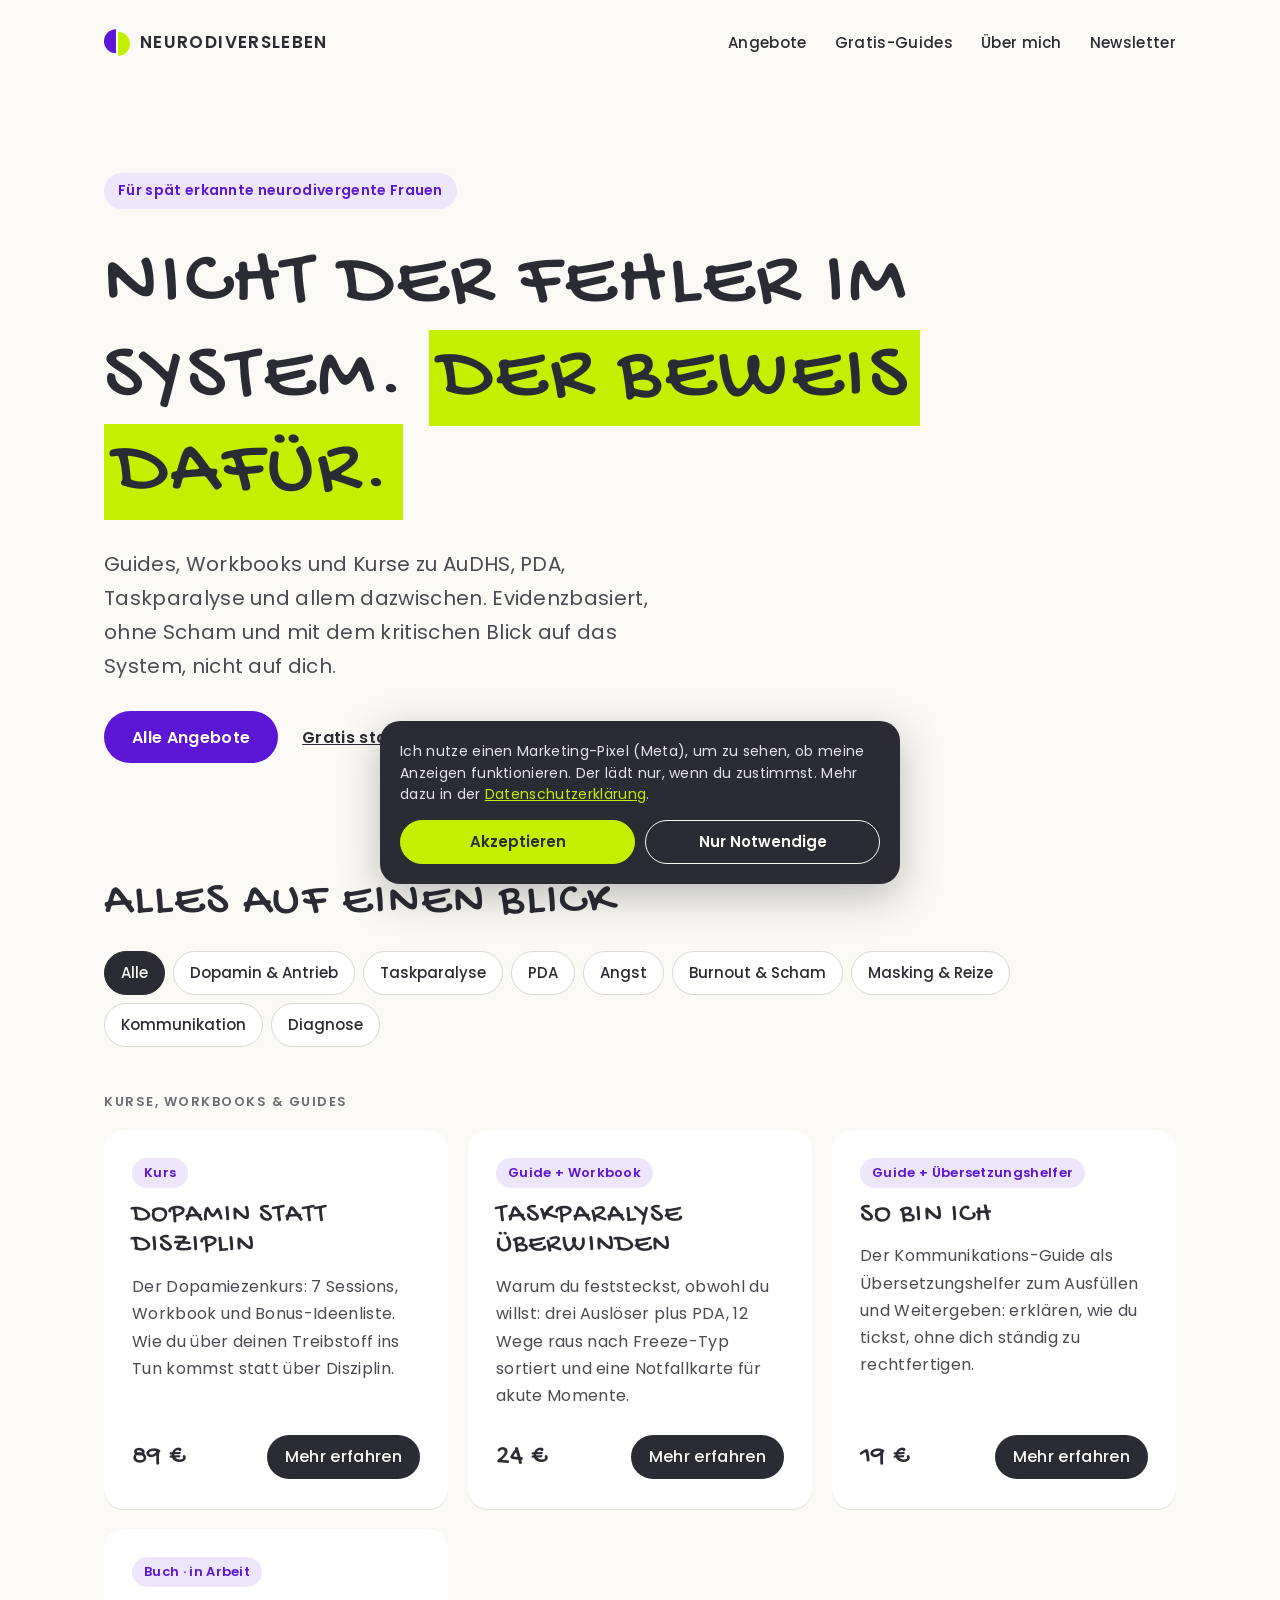
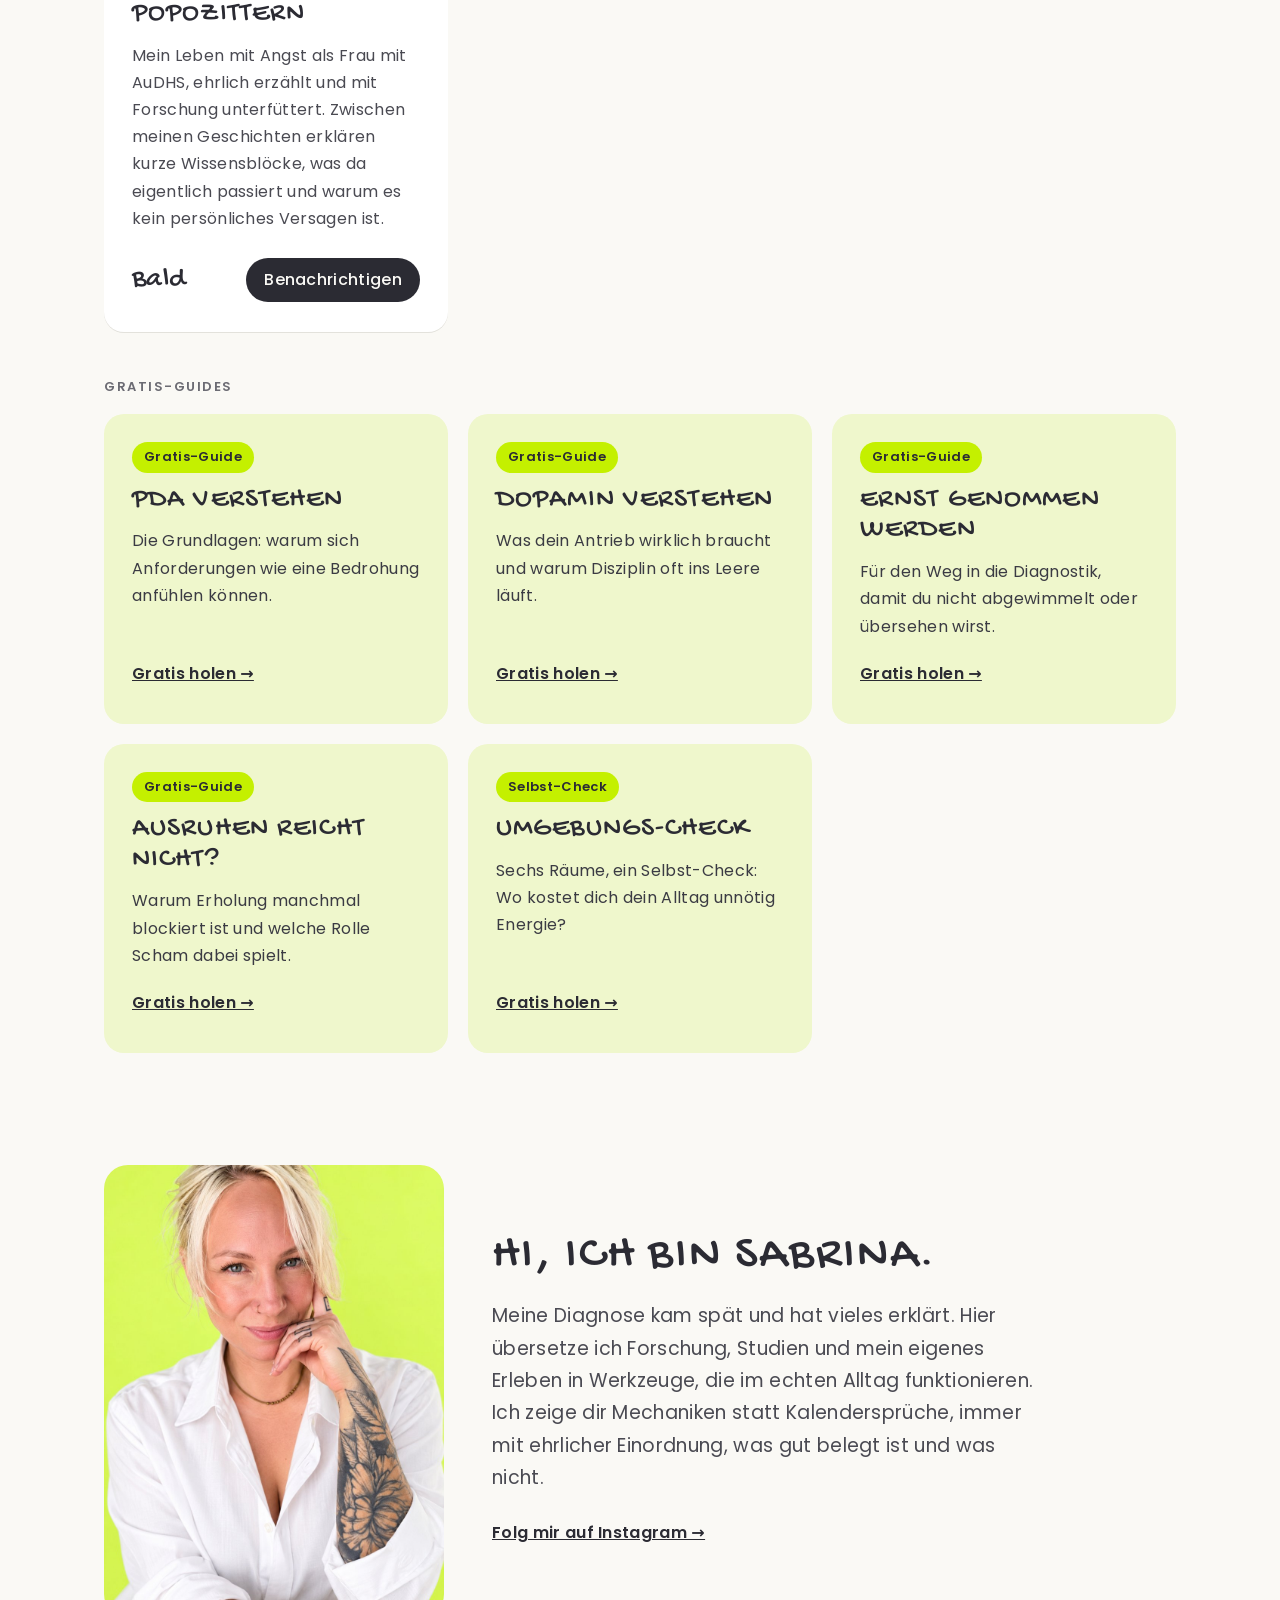
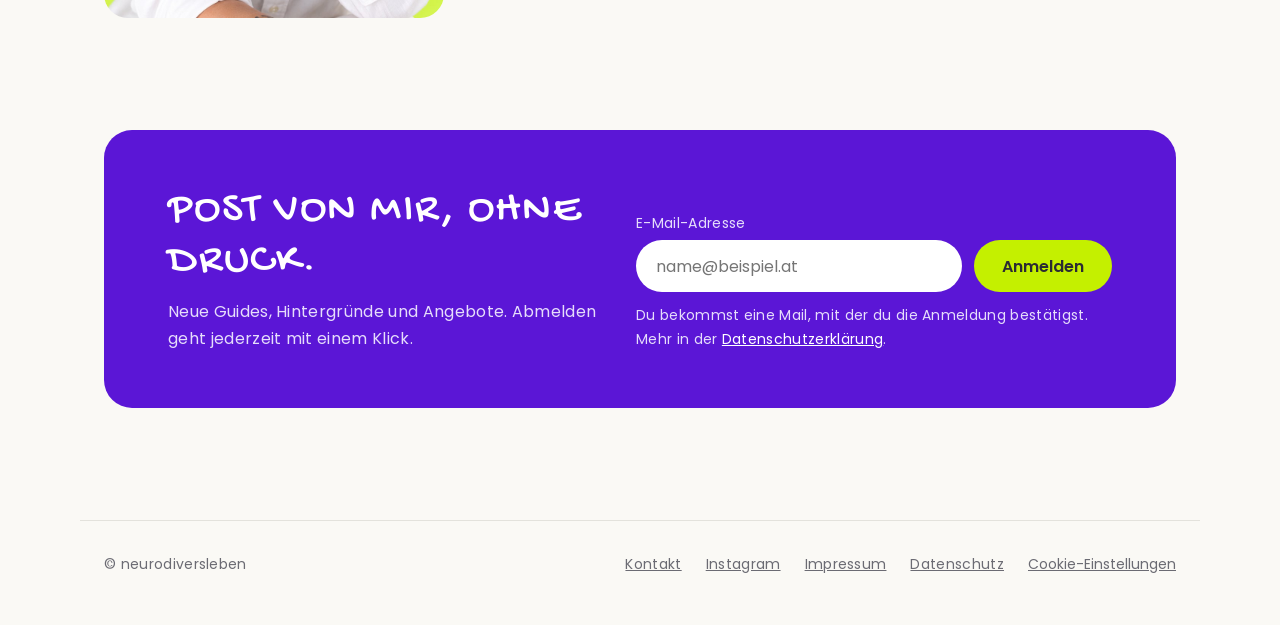
==== commit a8876629: "Texte zu So bin ich und Über mich angepasst Co-Authored-By: Claude Opus 5.5 <noreply@anthropic.com> " ====
--- a/index.html
+++ b/index.html
@@ -73,9 +73,9 @@
         <div class="card-fuss"><span class="preis">24 €</span><a class="btn btn-dunkel btn-klein" href="/taskparalyse-ueberwinden/">Mehr erfahren</a></div>
       </article>
       <article class="card card-kauf" data-tags="Kommunikation">
-        <span class="tag">Guide</span>
+        <span class="tag">Guide + Übersetzungshelfer</span>
         <h4>So bin ich</h4>
-        <p class="desc">Der Kommunikations-Guide: erklären, wie du tickst, ohne dich ständig zu rechtfertigen.</p>
+        <p class="desc">Der Kommunikations-Guide als Übersetzungshelfer zum Ausfüllen und Weitergeben: erklären, wie du tickst, ohne dich ständig zu rechtfertigen.</p>
         <div class="card-fuss"><span class="preis">19 €</span><a class="btn btn-dunkel btn-klein" href="/kommunikations-guide/">Mehr erfahren</a></div>
       </article>
       <article class="card card-kauf" data-tags="Angst">
@@ -131,7 +131,7 @@
     <img src="/assets/sabrina.jpg" width="900" height="1200" alt="Sabrina, Gründerin von neurodiversleben" loading="lazy">
     <div class="ueber-text">
       <h2 id="ueber-titel" class="h2">Hi, ich bin Sabrina.</h2>
-      <p>Meine Diagnose kam spät und hat vieles erklärt. Hier übersetze ich Forschung in Werkzeuge, die im echten Alltag funktionieren. Immer mit ehrlicher Einordnung, was gut belegt ist und was nicht.</p>
+      <p>Meine Diagnose kam spät und hat vieles erklärt. Hier übersetze ich Forschung, Studien und mein eigenes Erleben in Werkzeuge, die im echten Alltag funktionieren. Ich zeige dir Mechaniken statt Kalendersprüche, immer mit ehrlicher Einordnung, was gut belegt ist und was nicht.</p>
       <a class="link-pfeil" href="https://instagram.com/neurodiversleben" rel="noopener">Folg mir auf Instagram →</a>
     </div>
   </div>
--- a/assets/style.css
+++ b/assets/style.css
@@ -42,7 +42,7 @@
 .nav a { text-decoration: none; }
 
 /* Typo */
-h1, h2, h3, h4 { font-family: var(--display); font-weight: 400; text-transform: uppercase; letter-spacing: 0.04em; line-height: 1.15; margin: 0; }
+h1, h2, h3, h4 { font-family: var(--display); font-weight: 400; text-transform: uppercase; letter-spacing: 0.04em; line-height: 1.15; margin: 0; overflow-wrap: break-word; }
 .h1 { font-size: clamp(40px, 6.4vw, 84px); line-height: 1.15; max-width: 980px; }
 .h2 { font-size: clamp(32px, 4vw, 48px); }
 .marker { background: var(--limette); padding: 0 10px; -webkit-box-decoration-break: clone; box-decoration-break: clone; }
@@ -150,6 +150,7 @@
 #nl-consent .nl-decline { background: transparent; color: var(--grund); }
 
 @media (max-width: 600px) {
+  h1, h2, h3, h4 { -webkit-hyphens: auto; hyphens: auto; }
   .hero { padding-top: 48px; padding-bottom: 72px; }
   .section { padding-bottom: 72px; }
   .card { padding: 24px; }
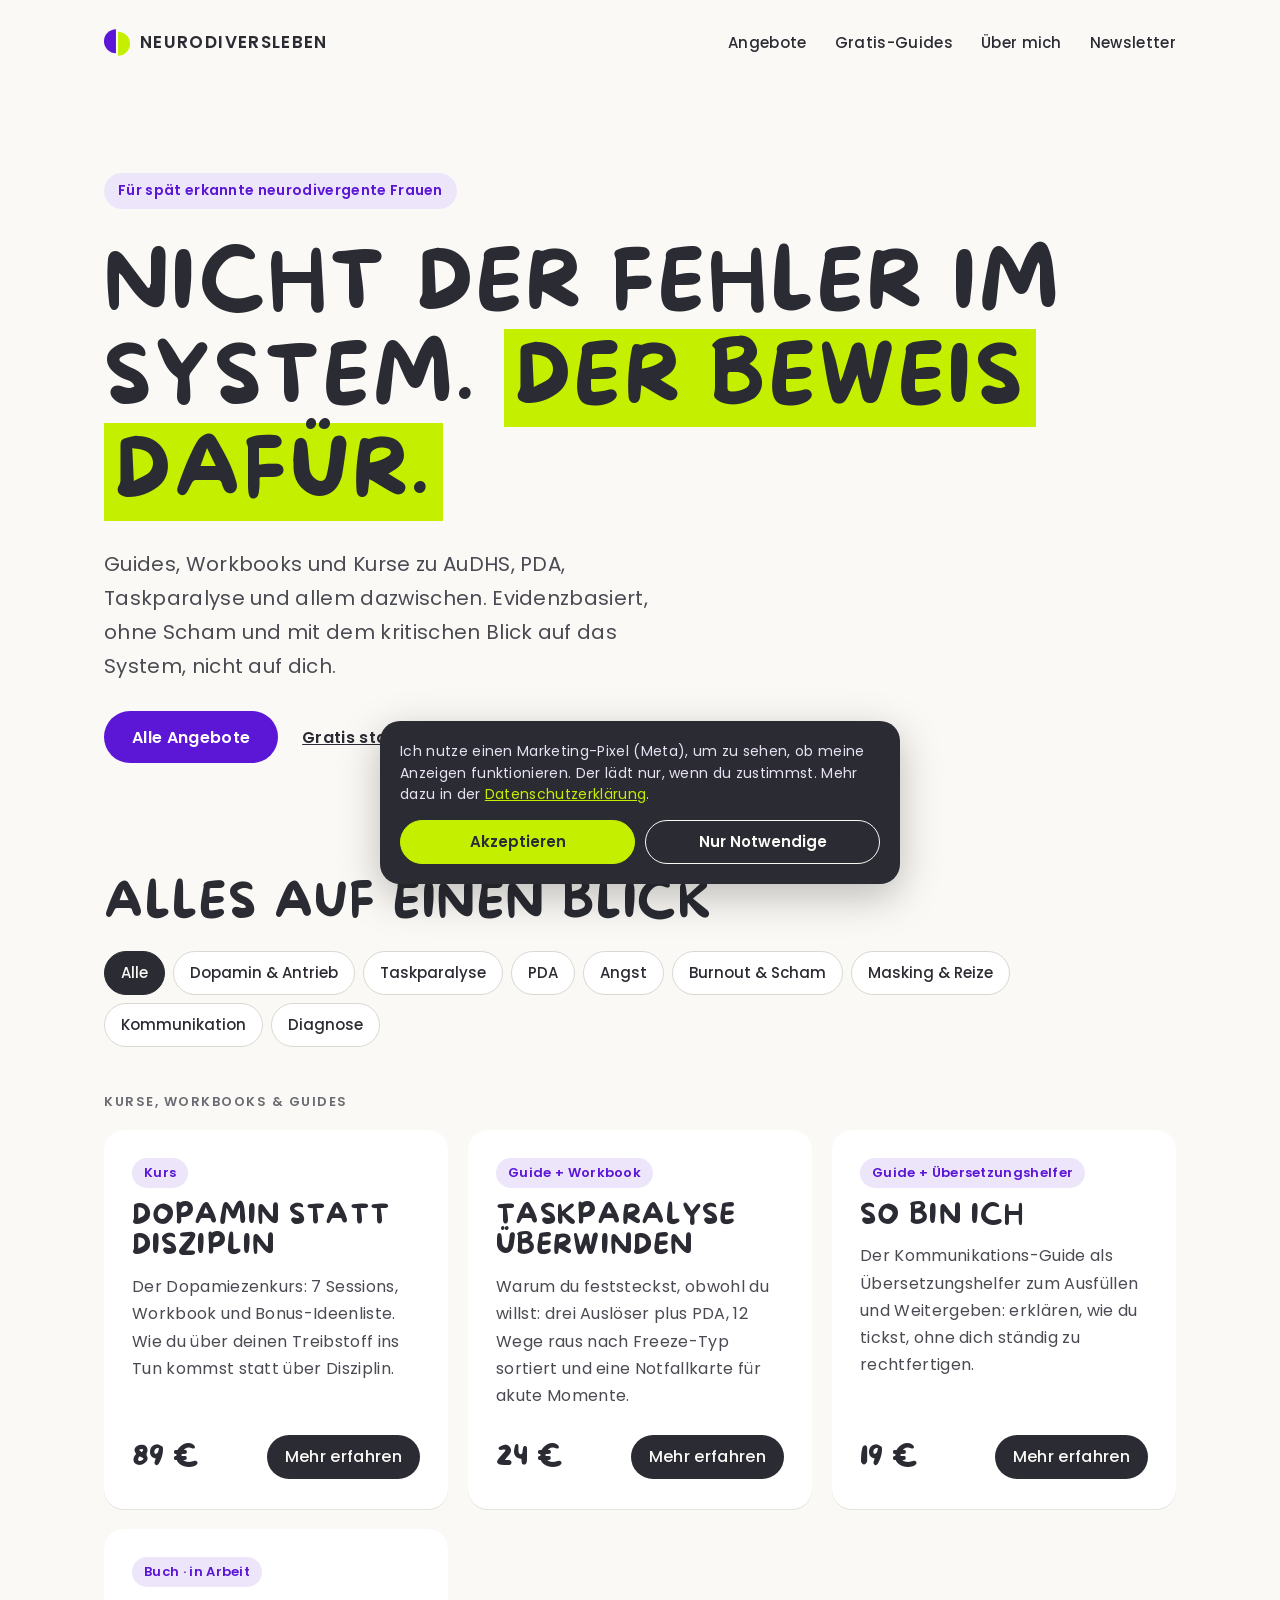
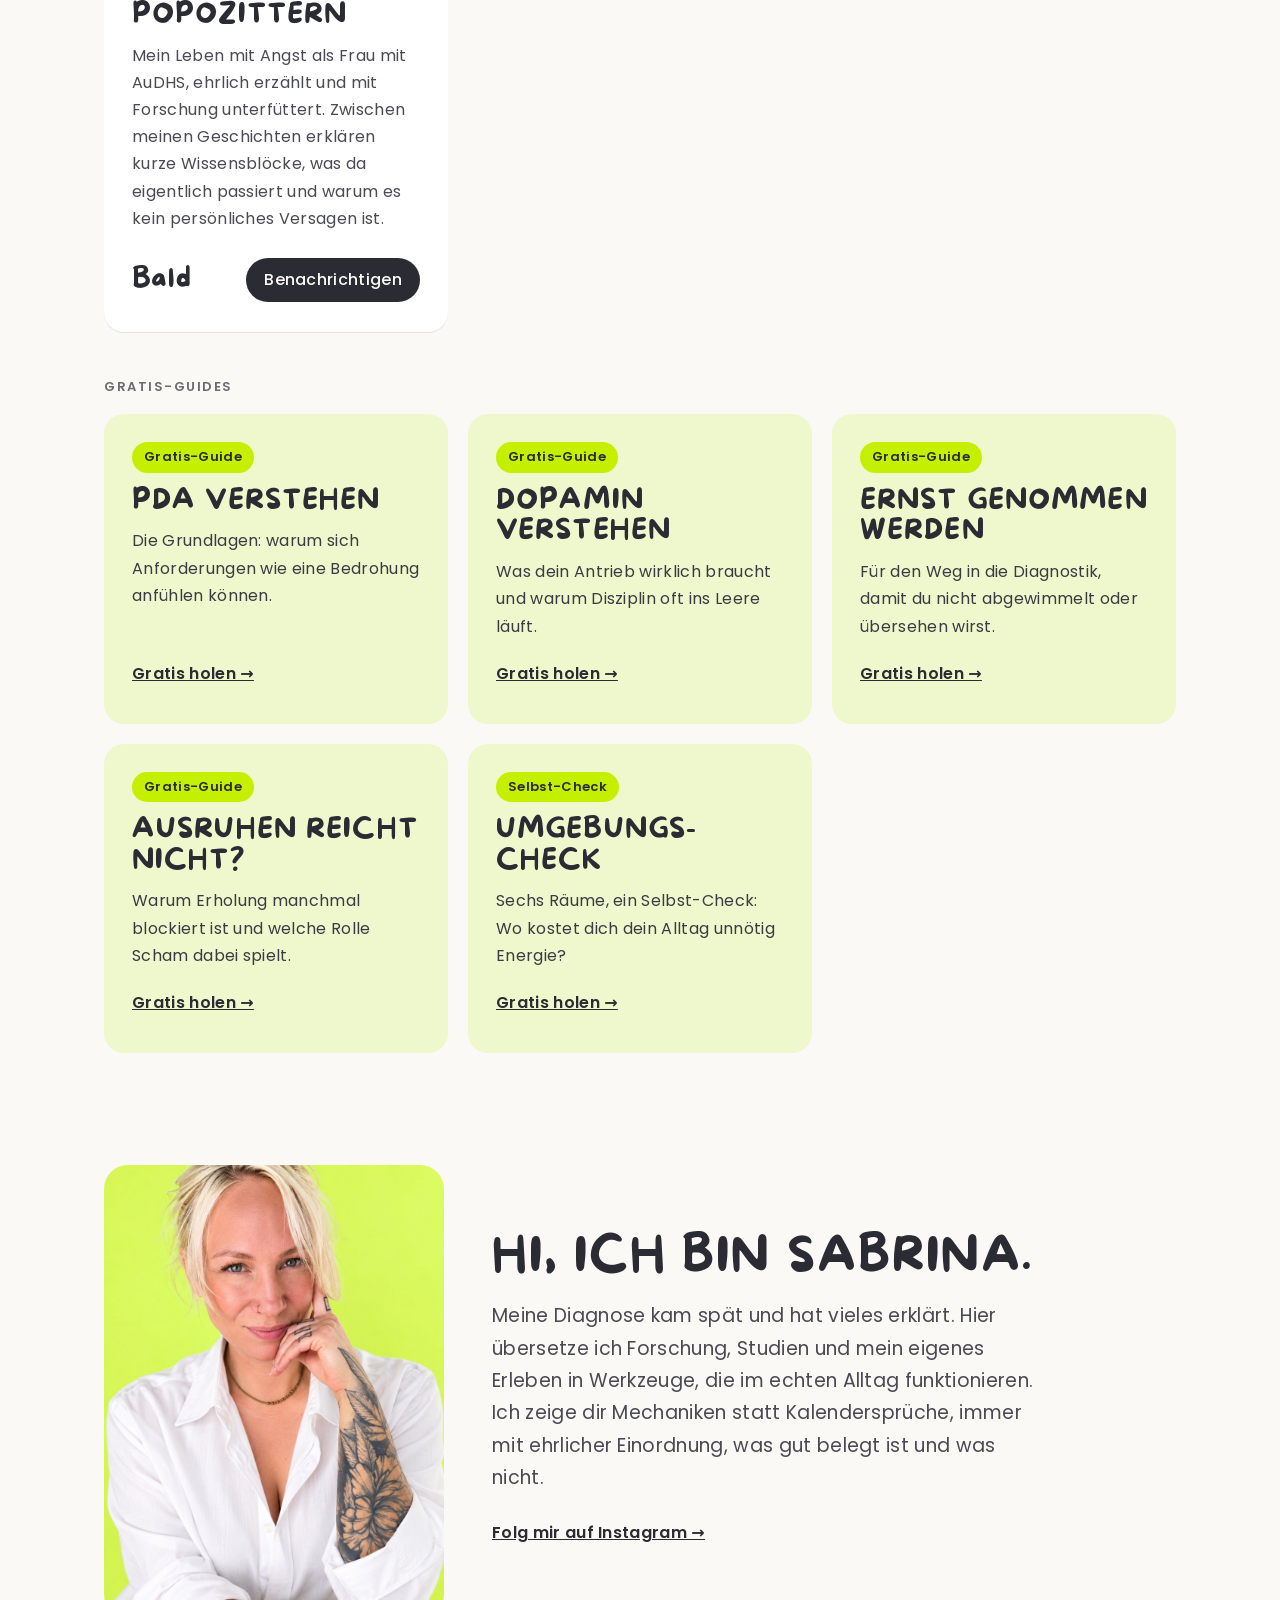
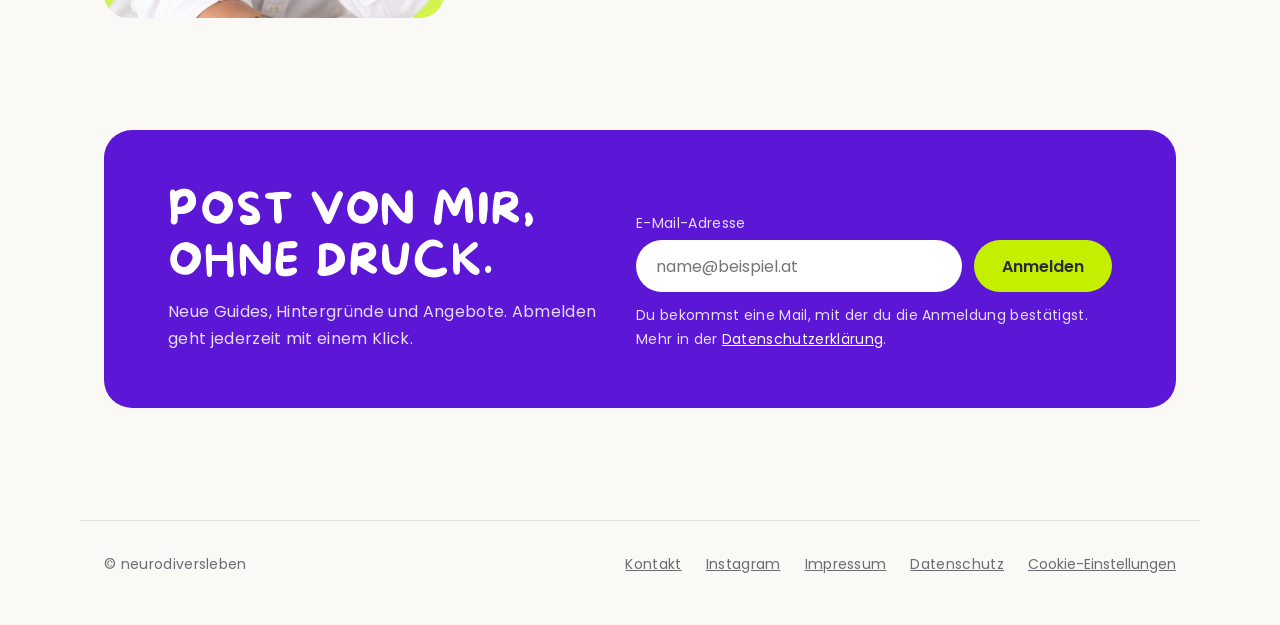
==== commit 015357bc: "Überschriften-Schrift: More Sugar Co-Authored-By: Claude Opus 5.5 <noreply@anthropic.com> Claude-Ses" ====
--- a/index.html
+++ b/index.html
@@ -6,7 +6,7 @@
 <title>neurodiversleben – für spät erkannte neurodivergente Frauen</title>
 <meta name="description" content="Guides, Workbooks und Kurse zu AuDHS, PDA, Taskparalyse und allem dazwischen. Evidenzbasiert, ohne Scham und mit dem kritischen Blick auf das System, nicht auf dich.">
 <link rel="icon" href="/assets/favicon.svg" type="image/svg+xml">
-<link rel="preload" href="/assets/fonts/gochi-hand-latin-400-normal.woff2" as="font" type="font/woff2" crossorigin>
+<link rel="preload" href="/assets/fonts/more-sugar-regular.woff2" as="font" type="font/woff2" crossorigin>
 <link rel="stylesheet" href="/assets/style.css">
 <meta property="og:title" content="neurodiversleben">
 <meta property="og:description" content="Nicht der Fehler im System. Der Beweis dafür.">
--- a/assets/style.css
+++ b/assets/style.css
@@ -1,5 +1,6 @@
 /* neurodiversleben – gemeinsames Stylesheet */
 
+@font-face { font-family: "More Sugar"; font-style: normal; font-weight: 400; font-display: swap; src: url("fonts/more-sugar-regular.woff2") format("woff2"); }
 @font-face { font-family: "Gochi Hand"; font-style: normal; font-weight: 400; font-display: swap; src: url("fonts/gochi-hand-latin-400-normal.woff2") format("woff2"); }
 @font-face { font-family: "Poppins"; font-style: normal; font-weight: 400; font-display: swap; src: url("fonts/poppins-latin-400-normal.woff2") format("woff2"); }
 @font-face { font-family: "Poppins"; font-style: normal; font-weight: 500; font-display: swap; src: url("fonts/poppins-latin-500-normal.woff2") format("woff2"); }
@@ -17,7 +18,7 @@
   --linie: #E3E2DC;
   --grund: #FAF9F5;
   --weiss: #FFFFFF;
-  --display: "Gochi Hand", "Comic Neue", system-ui, sans-serif;
+  --display: "More Sugar", "Gochi Hand", "Comic Neue", system-ui, sans-serif;
   --body: "Poppins", system-ui, sans-serif;
 }
 
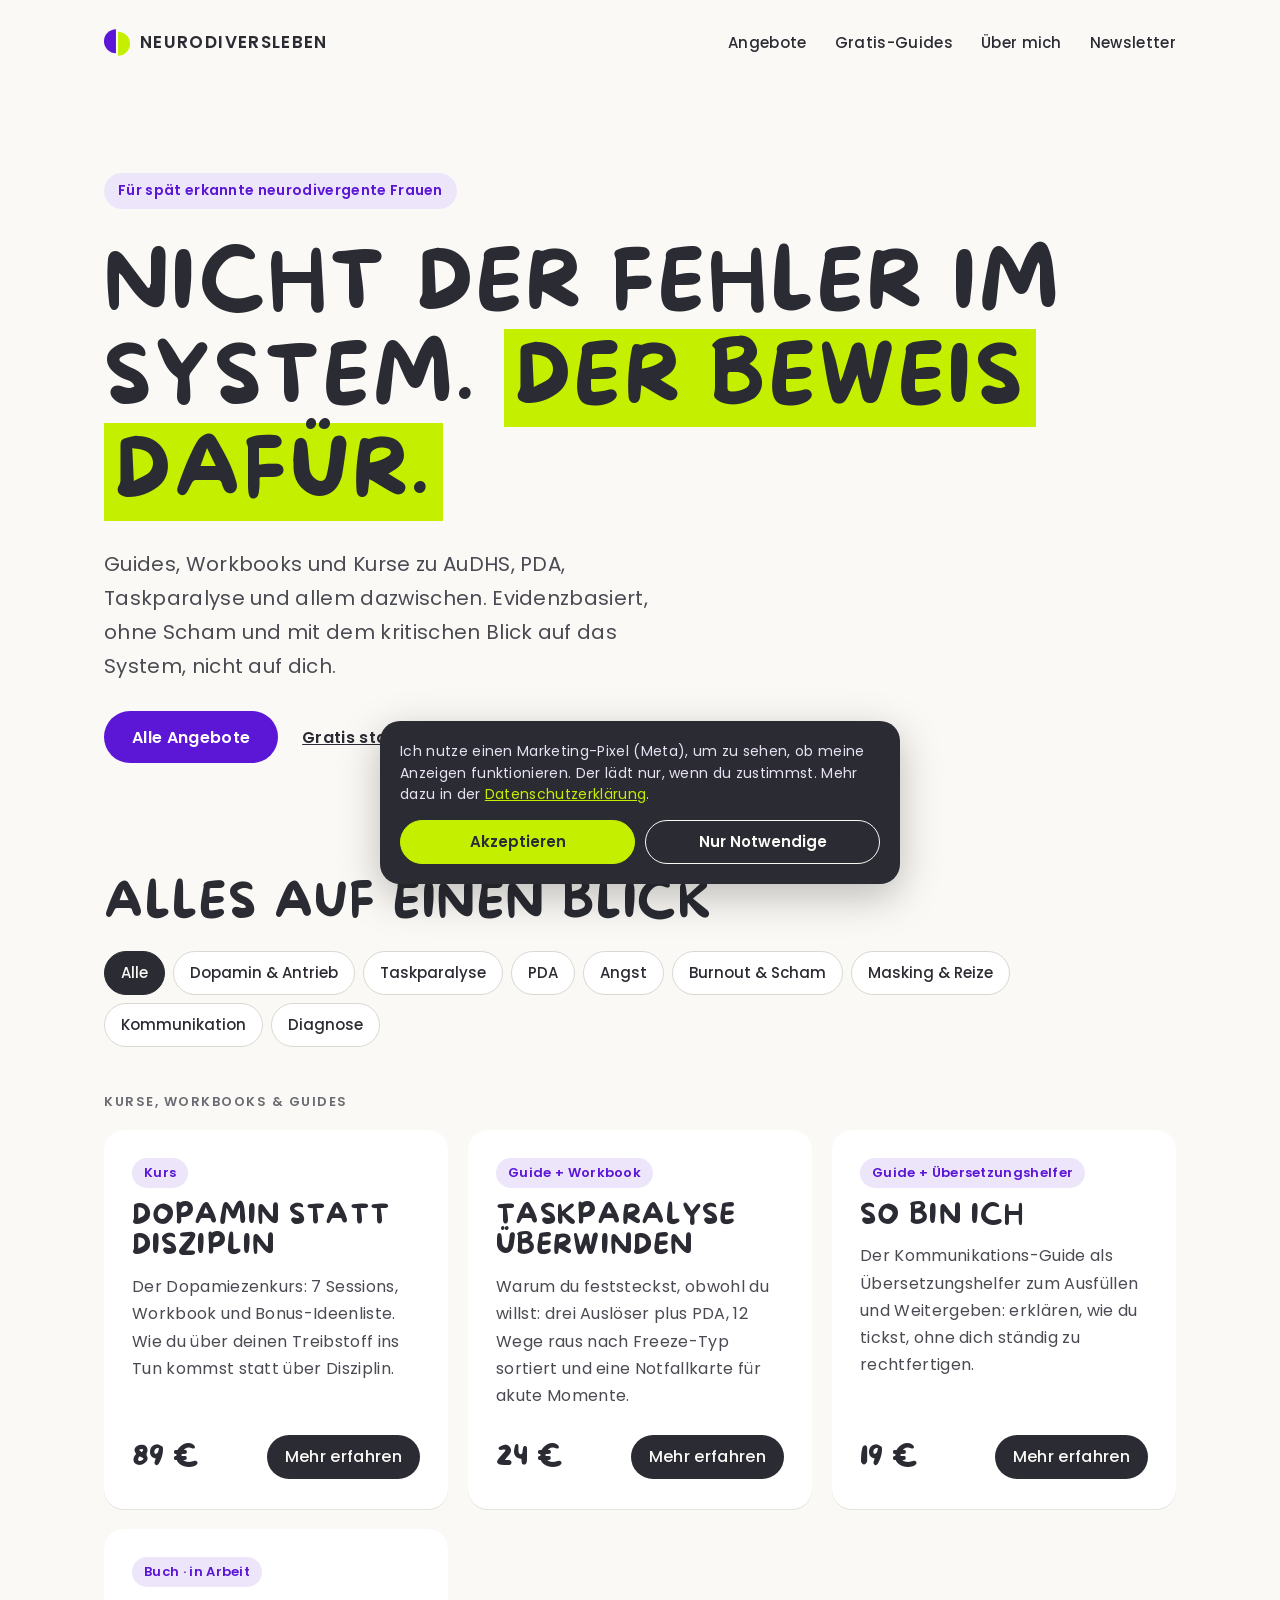
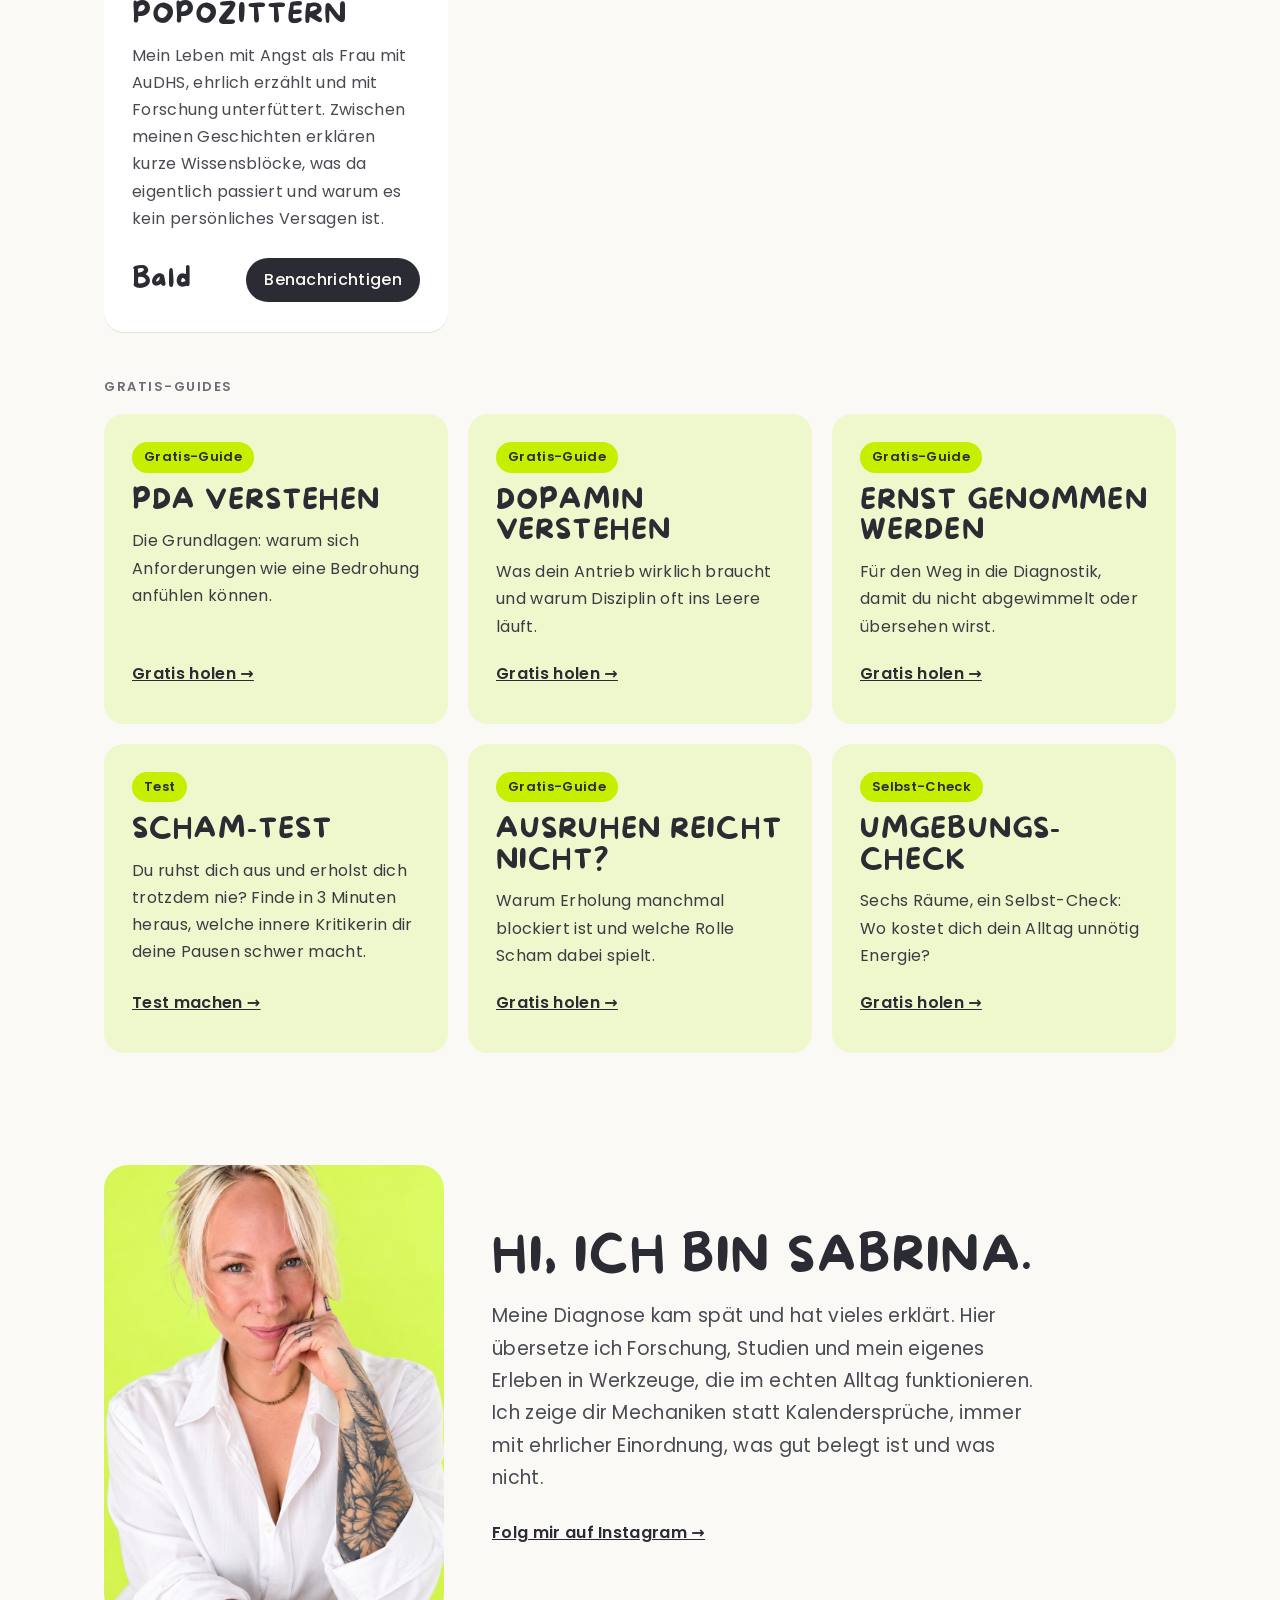
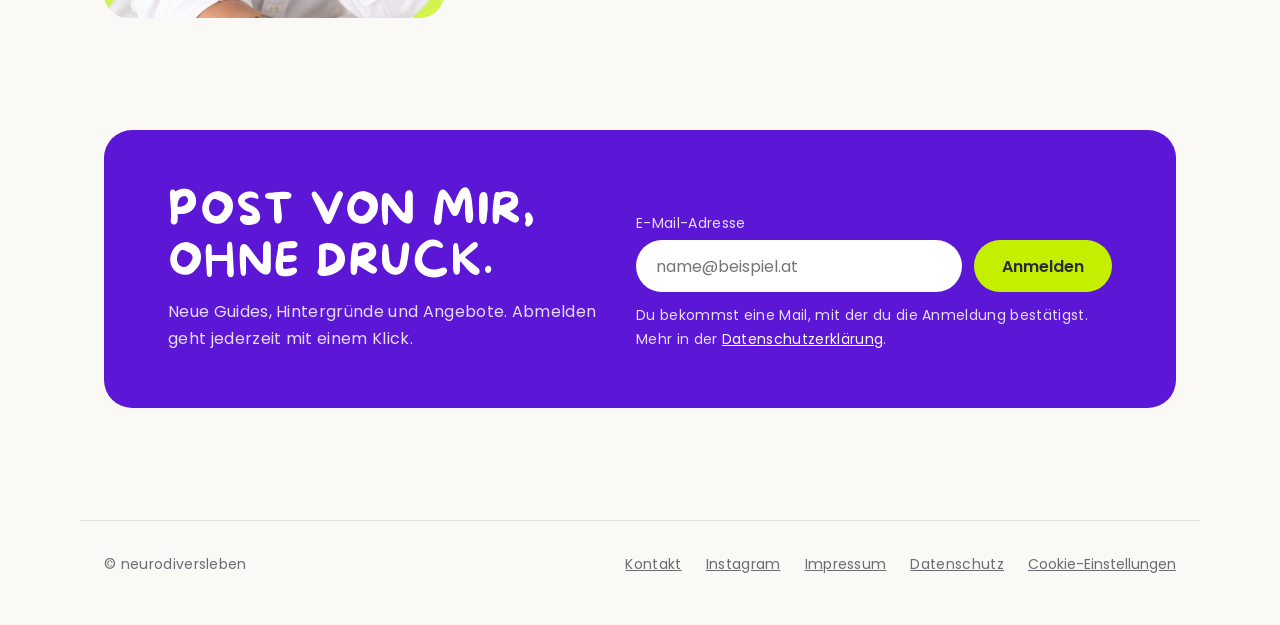
==== commit c66adaa9: "Startseite: Karte für den Scham-Test bei den Gratis-Guides Co-Authored-By: Claude Opus 5.5 <noreply@" ====
--- a/index.html
+++ b/index.html
@@ -108,6 +108,12 @@
         <h4>Ernst genommen werden</h4>
         <p class="desc">Für den Weg in die Diagnostik, damit du nicht abgewimmelt oder übersehen wirst.</p>
         <a class="link-pfeil" href="/ernst-genommen-werden/">Gratis holen →</a>
+      </article>
+      <article class="card card-gratis" data-tags="Burnout &amp; Scham">
+        <span class="tag">Test</span>
+        <h4>Scham-Test</h4>
+        <p class="desc">Du ruhst dich aus und erholst dich trotzdem nie? Finde in 3 Minuten heraus, welche innere Kritikerin dir deine Pausen schwer macht.</p>
+        <a class="link-pfeil" href="/scham-test/">Test machen →</a>
       </article>
       <article class="card card-gratis" data-tags="Burnout &amp; Scham">
         <span class="tag">Gratis-Guide</span>
